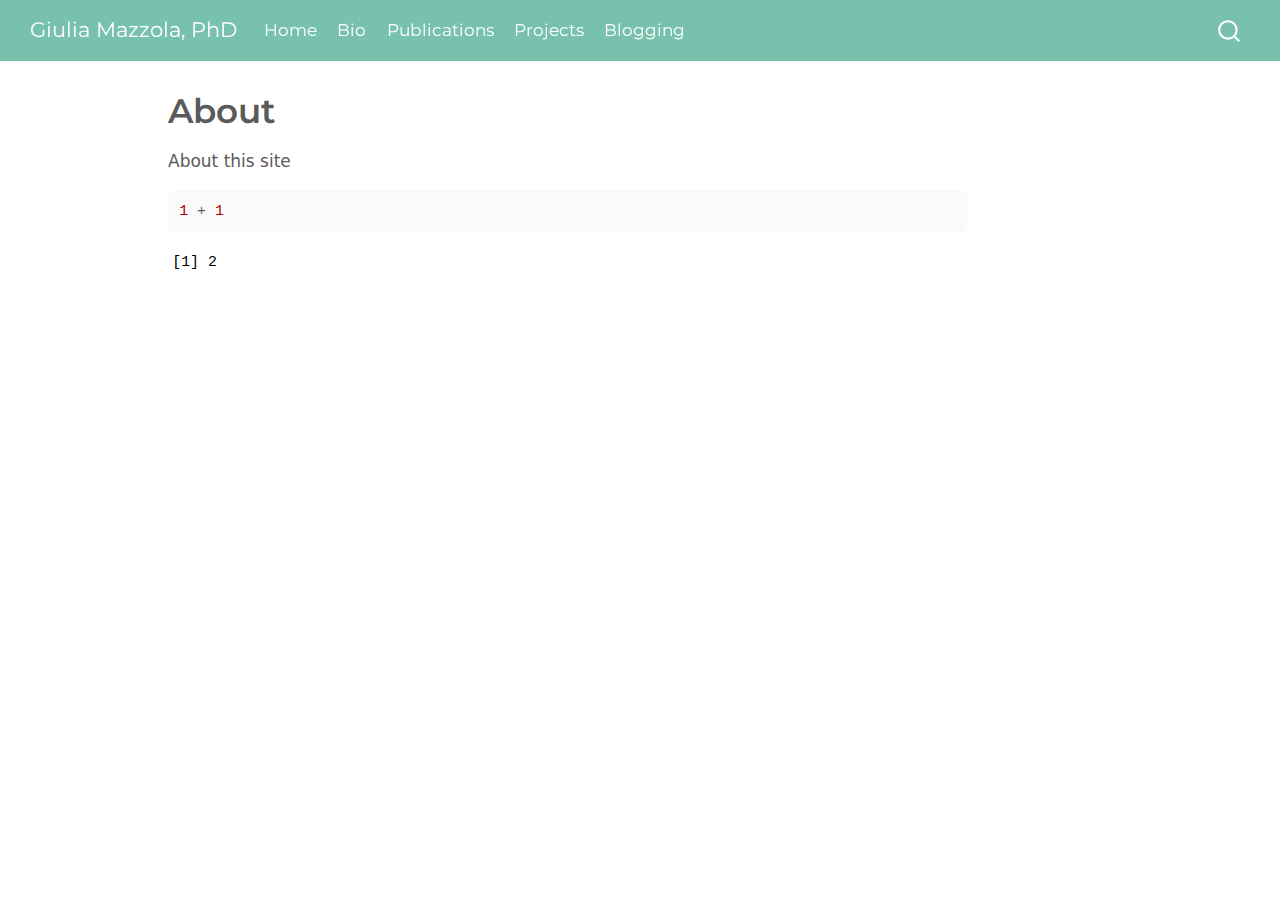
==== docs/about.html @ b6123e22 "render" ====
<!DOCTYPE html>
<html xmlns="http://www.w3.org/1999/xhtml" lang="en" xml:lang="en"><head>

<meta charset="utf-8">
<meta name="generator" content="quarto-1.4.555">

<meta name="viewport" content="width=device-width, initial-scale=1.0, user-scalable=yes">


<title>Giulia Mazzola, PhD - About</title>
<style>
code{white-space: pre-wrap;}
span.smallcaps{font-variant: small-caps;}
div.columns{display: flex; gap: min(4vw, 1.5em);}
div.column{flex: auto; overflow-x: auto;}
div.hanging-indent{margin-left: 1.5em; text-indent: -1.5em;}
ul.task-list{list-style: none;}
ul.task-list li input[type="checkbox"] {
  width: 0.8em;
  margin: 0 0.8em 0.2em -1em; /* quarto-specific, see https://github.com/quarto-dev/quarto-cli/issues/4556 */ 
  vertical-align: middle;
}
/* CSS for syntax highlighting */
pre > code.sourceCode { white-space: pre; position: relative; }
pre > code.sourceCode > span { line-height: 1.25; }
pre > code.sourceCode > span:empty { height: 1.2em; }
.sourceCode { overflow: visible; }
code.sourceCode > span { color: inherit; text-decoration: inherit; }
div.sourceCode { margin: 1em 0; }
pre.sourceCode { margin: 0; }
@media screen {
div.sourceCode { overflow: auto; }
}
@media print {
pre > code.sourceCode { white-space: pre-wrap; }
pre > code.sourceCode > span { text-indent: -5em; padding-left: 5em; }
}
pre.numberSource code
  { counter-reset: source-line 0; }
pre.numberSource code > span
  { position: relative; left: -4em; counter-increment: source-line; }
pre.numberSource code > span > a:first-child::before
  { content: counter(source-line);
    position: relative; left: -1em; text-align: right; vertical-align: baseline;
    border: none; display: inline-block;
    -webkit-touch-callout: none; -webkit-user-select: none;
    -khtml-user-select: none; -moz-user-select: none;
    -ms-user-select: none; user-select: none;
    padding: 0 4px; width: 4em;
  }
pre.numberSource { margin-left: 3em;  padding-left: 4px; }
div.sourceCode
  {   }
@media screen {
pre > code.sourceCode > span > a:first-child::before { text-decoration: underline; }
}
</style>


<script src="site_libs/quarto-nav/quarto-nav.js"></script>
<script src="site_libs/quarto-nav/headroom.min.js"></script>
<script src="site_libs/clipboard/clipboard.min.js"></script>
<script src="site_libs/quarto-search/autocomplete.umd.js"></script>
<script src="site_libs/quarto-search/fuse.min.js"></script>
<script src="site_libs/quarto-search/quarto-search.js"></script>
<meta name="quarto:offset" content="./">
<script src="site_libs/quarto-html/quarto.js"></script>
<script src="site_libs/quarto-html/popper.min.js"></script>
<script src="site_libs/quarto-html/tippy.umd.min.js"></script>
<script src="site_libs/quarto-html/anchor.min.js"></script>
<link href="site_libs/quarto-html/tippy.css" rel="stylesheet">
<link href="site_libs/quarto-html/quarto-syntax-highlighting.css" rel="stylesheet" id="quarto-text-highlighting-styles">
<script src="site_libs/bootstrap/bootstrap.min.js"></script>
<link href="site_libs/bootstrap/bootstrap-icons.css" rel="stylesheet">
<link href="site_libs/bootstrap/bootstrap.min.css" rel="stylesheet" id="quarto-bootstrap" data-mode="light">
<script id="quarto-search-options" type="application/json">{
  "location": "navbar",
  "copy-button": false,
  "collapse-after": 3,
  "panel-placement": "end",
  "type": "overlay",
  "limit": 50,
  "keyboard-shortcut": [
    "f",
    "/",
    "s"
  ],
  "show-item-context": false,
  "language": {
    "search-no-results-text": "No results",
    "search-matching-documents-text": "matching documents",
    "search-copy-link-title": "Copy link to search",
    "search-hide-matches-text": "Hide additional matches",
    "search-more-match-text": "more match in this document",
    "search-more-matches-text": "more matches in this document",
    "search-clear-button-title": "Clear",
    "search-text-placeholder": "",
    "search-detached-cancel-button-title": "Cancel",
    "search-submit-button-title": "Submit",
    "search-label": "Search"
  }
}</script>


<link rel="stylesheet" href="styles.css">
</head>

<body class="nav-fixed">

<div id="quarto-search-results"></div>
  <header id="quarto-header" class="headroom fixed-top">
    <nav class="navbar navbar-expand-lg " data-bs-theme="dark">
      <div class="navbar-container container-fluid">
      <div class="navbar-brand-container mx-auto">
    <a class="navbar-brand" href="./index.html">
    <span class="navbar-title">Giulia Mazzola, PhD</span>
    </a>
  </div>
            <div id="quarto-search" class="" title="Search"></div>
          <button class="navbar-toggler" type="button" data-bs-toggle="collapse" data-bs-target="#navbarCollapse" aria-controls="navbarCollapse" aria-expanded="false" aria-label="Toggle navigation" onclick="if (window.quartoToggleHeadroom) { window.quartoToggleHeadroom(); }">
  <span class="navbar-toggler-icon"></span>
</button>
          <div class="collapse navbar-collapse" id="navbarCollapse">
            <ul class="navbar-nav navbar-nav-scroll me-auto">
  <li class="nav-item">
    <a class="nav-link" href="./index.html"> 
<span class="menu-text">Home</span></a>
  </li>  
  <li class="nav-item">
    <a class="nav-link" href="./bio.html"> 
<span class="menu-text">Bio</span></a>
  </li>  
  <li class="nav-item">
    <a class="nav-link" href="./publications.html"> 
<span class="menu-text">Publications</span></a>
  </li>  
  <li class="nav-item">
    <a class="nav-link" href="./projects.html"> 
<span class="menu-text">Projects</span></a>
  </li>  
  <li class="nav-item">
    <a class="nav-link" href="./blogging.html"> 
<span class="menu-text">Blogging</span></a>
  </li>  
</ul>
          </div> <!-- /navcollapse -->
          <div class="quarto-navbar-tools">
</div>
      </div> <!-- /container-fluid -->
    </nav>
</header>
<!-- content -->
<div id="quarto-content" class="quarto-container page-columns page-rows-contents page-layout-article page-navbar">
<!-- sidebar -->
<!-- margin-sidebar -->
    <div id="quarto-margin-sidebar" class="sidebar margin-sidebar">
        
    </div>
<!-- main -->
<main class="content" id="quarto-document-content">

<header id="title-block-header" class="quarto-title-block default">
<div class="quarto-title">
<h1 class="title">About</h1>
</div>



<div class="quarto-title-meta">

    
  
    
  </div>
  


</header>


<p>About this site</p>
<div class="cell">
<div class="sourceCode cell-code" id="cb1"><pre class="sourceCode r code-with-copy"><code class="sourceCode r"><span id="cb1-1"><a href="#cb1-1" aria-hidden="true" tabindex="-1"></a><span class="dv">1</span> <span class="sc">+</span> <span class="dv">1</span></span></code><button title="Copy to Clipboard" class="code-copy-button"><i class="bi"></i></button></pre></div>
<div class="cell-output cell-output-stdout">
<pre><code>[1] 2</code></pre>
</div>
</div>



</main> <!-- /main -->
<script id="quarto-html-after-body" type="application/javascript">
window.document.addEventListener("DOMContentLoaded", function (event) {
  const toggleBodyColorMode = (bsSheetEl) => {
    const mode = bsSheetEl.getAttribute("data-mode");
    const bodyEl = window.document.querySelector("body");
    if (mode === "dark") {
      bodyEl.classList.add("quarto-dark");
      bodyEl.classList.remove("quarto-light");
    } else {
      bodyEl.classList.add("quarto-light");
      bodyEl.classList.remove("quarto-dark");
    }
  }
  const toggleBodyColorPrimary = () => {
    const bsSheetEl = window.document.querySelector("link#quarto-bootstrap");
    if (bsSheetEl) {
      toggleBodyColorMode(bsSheetEl);
    }
  }
  toggleBodyColorPrimary();  
  const icon = "";
  const anchorJS = new window.AnchorJS();
  anchorJS.options = {
    placement: 'right',
    icon: icon
  };
  anchorJS.add('.anchored');
  const isCodeAnnotation = (el) => {
    for (const clz of el.classList) {
      if (clz.startsWith('code-annotation-')) {                     
        return true;
      }
    }
    return false;
  }
  const clipboard = new window.ClipboardJS('.code-copy-button', {
    text: function(trigger) {
      const codeEl = trigger.previousElementSibling.cloneNode(true);
      for (const childEl of codeEl.children) {
        if (isCodeAnnotation(childEl)) {
          childEl.remove();
        }
      }
      return codeEl.innerText;
    }
  });
  clipboard.on('success', function(e) {
    // button target
    const button = e.trigger;
    // don't keep focus
    button.blur();
    // flash "checked"
    button.classList.add('code-copy-button-checked');
    var currentTitle = button.getAttribute("title");
    button.setAttribute("title", "Copied!");
    let tooltip;
    if (window.bootstrap) {
      button.setAttribute("data-bs-toggle", "tooltip");
      button.setAttribute("data-bs-placement", "left");
      button.setAttribute("data-bs-title", "Copied!");
      tooltip = new bootstrap.Tooltip(button, 
        { trigger: "manual", 
          customClass: "code-copy-button-tooltip",
          offset: [0, -8]});
      tooltip.show();    
    }
    setTimeout(function() {
      if (tooltip) {
        tooltip.hide();
        button.removeAttribute("data-bs-title");
        button.removeAttribute("data-bs-toggle");
        button.removeAttribute("data-bs-placement");
      }
      button.setAttribute("title", currentTitle);
      button.classList.remove('code-copy-button-checked');
    }, 1000);
    // clear code selection
    e.clearSelection();
  });
    var localhostRegex = new RegExp(/^(?:http|https):\/\/localhost\:?[0-9]*\//);
    var mailtoRegex = new RegExp(/^mailto:/);
      var filterRegex = new RegExp('/' + window.location.host + '/');
    var isInternal = (href) => {
        return filterRegex.test(href) || localhostRegex.test(href) || mailtoRegex.test(href);
    }
    // Inspect non-navigation links and adorn them if external
 	var links = window.document.querySelectorAll('a[href]:not(.nav-link):not(.navbar-brand):not(.toc-action):not(.sidebar-link):not(.sidebar-item-toggle):not(.pagination-link):not(.no-external):not([aria-hidden]):not(.dropdown-item):not(.quarto-navigation-tool)');
    for (var i=0; i<links.length; i++) {
      const link = links[i];
      if (!isInternal(link.href)) {
        // undo the damage that might have been done by quarto-nav.js in the case of
        // links that we want to consider external
        if (link.dataset.originalHref !== undefined) {
          link.href = link.dataset.originalHref;
        }
      }
    }
  function tippyHover(el, contentFn, onTriggerFn, onUntriggerFn) {
    const config = {
      allowHTML: true,
      maxWidth: 500,
      delay: 100,
      arrow: false,
      appendTo: function(el) {
          return el.parentElement;
      },
      interactive: true,
      interactiveBorder: 10,
      theme: 'quarto',
      placement: 'bottom-start',
    };
    if (contentFn) {
      config.content = contentFn;
    }
    if (onTriggerFn) {
      config.onTrigger = onTriggerFn;
    }
    if (onUntriggerFn) {
      config.onUntrigger = onUntriggerFn;
    }
    window.tippy(el, config); 
  }
  const noterefs = window.document.querySelectorAll('a[role="doc-noteref"]');
  for (var i=0; i<noterefs.length; i++) {
    const ref = noterefs[i];
    tippyHover(ref, function() {
      // use id or data attribute instead here
      let href = ref.getAttribute('data-footnote-href') || ref.getAttribute('href');
      try { href = new URL(href).hash; } catch {}
      const id = href.replace(/^#\/?/, "");
      const note = window.document.getElementById(id);
      if (note) {
        return note.innerHTML;
      } else {
        return "";
      }
    });
  }
  const xrefs = window.document.querySelectorAll('a.quarto-xref');
  const processXRef = (id, note) => {
    // Strip column container classes
    const stripColumnClz = (el) => {
      el.classList.remove("page-full", "page-columns");
      if (el.children) {
        for (const child of el.children) {
          stripColumnClz(child);
        }
      }
    }
    stripColumnClz(note)
    if (id === null || id.startsWith('sec-')) {
      // Special case sections, only their first couple elements
      const container = document.createElement("div");
      if (note.children && note.children.length > 2) {
        container.appendChild(note.children[0].cloneNode(true));
        for (let i = 1; i < note.children.length; i++) {
          const child = note.children[i];
          if (child.tagName === "P" && child.innerText === "") {
            continue;
          } else {
            container.appendChild(child.cloneNode(true));
            break;
          }
        }
        if (window.Quarto?.typesetMath) {
          window.Quarto.typesetMath(container);
        }
        return container.innerHTML
      } else {
        if (window.Quarto?.typesetMath) {
          window.Quarto.typesetMath(note);
        }
        return note.innerHTML;
      }
    } else {
      // Remove any anchor links if they are present
      const anchorLink = note.querySelector('a.anchorjs-link');
      if (anchorLink) {
        anchorLink.remove();
      }
      if (window.Quarto?.typesetMath) {
        window.Quarto.typesetMath(note);
      }
      // TODO in 1.5, we should make sure this works without a callout special case
      if (note.classList.contains("callout")) {
        return note.outerHTML;
      } else {
        return note.innerHTML;
      }
    }
  }
  for (var i=0; i<xrefs.length; i++) {
    const xref = xrefs[i];
    tippyHover(xref, undefined, function(instance) {
      instance.disable();
      let url = xref.getAttribute('href');
      let hash = undefined; 
      if (url.startsWith('#')) {
        hash = url;
      } else {
        try { hash = new URL(url).hash; } catch {}
      }
      if (hash) {
        const id = hash.replace(/^#\/?/, "");
        const note = window.document.getElementById(id);
        if (note !== null) {
          try {
            const html = processXRef(id, note.cloneNode(true));
            instance.setContent(html);
          } finally {
            instance.enable();
            instance.show();
          }
        } else {
          // See if we can fetch this
          fetch(url.split('#')[0])
          .then(res => res.text())
          .then(html => {
            const parser = new DOMParser();
            const htmlDoc = parser.parseFromString(html, "text/html");
            const note = htmlDoc.getElementById(id);
            if (note !== null) {
              const html = processXRef(id, note);
              instance.setContent(html);
            } 
          }).finally(() => {
            instance.enable();
            instance.show();
          });
        }
      } else {
        // See if we can fetch a full url (with no hash to target)
        // This is a special case and we should probably do some content thinning / targeting
        fetch(url)
        .then(res => res.text())
        .then(html => {
          const parser = new DOMParser();
          const htmlDoc = parser.parseFromString(html, "text/html");
          const note = htmlDoc.querySelector('main.content');
          if (note !== null) {
            // This should only happen for chapter cross references
            // (since there is no id in the URL)
            // remove the first header
            if (note.children.length > 0 && note.children[0].tagName === "HEADER") {
              note.children[0].remove();
            }
            const html = processXRef(null, note);
            instance.setContent(html);
          } 
        }).finally(() => {
          instance.enable();
          instance.show();
        });
      }
    }, function(instance) {
    });
  }
      let selectedAnnoteEl;
      const selectorForAnnotation = ( cell, annotation) => {
        let cellAttr = 'data-code-cell="' + cell + '"';
        let lineAttr = 'data-code-annotation="' +  annotation + '"';
        const selector = 'span[' + cellAttr + '][' + lineAttr + ']';
        return selector;
      }
      const selectCodeLines = (annoteEl) => {
        const doc = window.document;
        const targetCell = annoteEl.getAttribute("data-target-cell");
        const targetAnnotation = annoteEl.getAttribute("data-target-annotation");
        const annoteSpan = window.document.querySelector(selectorForAnnotation(targetCell, targetAnnotation));
        const lines = annoteSpan.getAttribute("data-code-lines").split(",");
        const lineIds = lines.map((line) => {
          return targetCell + "-" + line;
        })
        let top = null;
        let height = null;
        let parent = null;
        if (lineIds.length > 0) {
            //compute the position of the single el (top and bottom and make a div)
            const el = window.document.getElementById(lineIds[0]);
            top = el.offsetTop;
            height = el.offsetHeight;
            parent = el.parentElement.parentElement;
          if (lineIds.length > 1) {
            const lastEl = window.document.getElementById(lineIds[lineIds.length - 1]);
            const bottom = lastEl.offsetTop + lastEl.offsetHeight;
            height = bottom - top;
          }
          if (top !== null && height !== null && parent !== null) {
            // cook up a div (if necessary) and position it 
            let div = window.document.getElementById("code-annotation-line-highlight");
            if (div === null) {
              div = window.document.createElement("div");
              div.setAttribute("id", "code-annotation-line-highlight");
              div.style.position = 'absolute';
              parent.appendChild(div);
            }
            div.style.top = top - 2 + "px";
            div.style.height = height + 4 + "px";
            div.style.left = 0;
            let gutterDiv = window.document.getElementById("code-annotation-line-highlight-gutter");
            if (gutterDiv === null) {
              gutterDiv = window.document.createElement("div");
              gutterDiv.setAttribute("id", "code-annotation-line-highlight-gutter");
              gutterDiv.style.position = 'absolute';
              const codeCell = window.document.getElementById(targetCell);
              const gutter = codeCell.querySelector('.code-annotation-gutter');
              gutter.appendChild(gutterDiv);
            }
            gutterDiv.style.top = top - 2 + "px";
            gutterDiv.style.height = height + 4 + "px";
          }
          selectedAnnoteEl = annoteEl;
        }
      };
      const unselectCodeLines = () => {
        const elementsIds = ["code-annotation-line-highlight", "code-annotation-line-highlight-gutter"];
        elementsIds.forEach((elId) => {
          const div = window.document.getElementById(elId);
          if (div) {
            div.remove();
          }
        });
        selectedAnnoteEl = undefined;
      };
        // Handle positioning of the toggle
    window.addEventListener(
      "resize",
      throttle(() => {
        elRect = undefined;
        if (selectedAnnoteEl) {
          selectCodeLines(selectedAnnoteEl);
        }
      }, 10)
    );
    function throttle(fn, ms) {
    let throttle = false;
    let timer;
      return (...args) => {
        if(!throttle) { // first call gets through
            fn.apply(this, args);
            throttle = true;
        } else { // all the others get throttled
            if(timer) clearTimeout(timer); // cancel #2
            timer = setTimeout(() => {
              fn.apply(this, args);
              timer = throttle = false;
            }, ms);
        }
      };
    }
      // Attach click handler to the DT
      const annoteDls = window.document.querySelectorAll('dt[data-target-cell]');
      for (const annoteDlNode of annoteDls) {
        annoteDlNode.addEventListener('click', (event) => {
          const clickedEl = event.target;
          if (clickedEl !== selectedAnnoteEl) {
            unselectCodeLines();
            const activeEl = window.document.querySelector('dt[data-target-cell].code-annotation-active');
            if (activeEl) {
              activeEl.classList.remove('code-annotation-active');
            }
            selectCodeLines(clickedEl);
            clickedEl.classList.add('code-annotation-active');
          } else {
            // Unselect the line
            unselectCodeLines();
            clickedEl.classList.remove('code-annotation-active');
          }
        });
      }
  const findCites = (el) => {
    const parentEl = el.parentElement;
    if (parentEl) {
      const cites = parentEl.dataset.cites;
      if (cites) {
        return {
          el,
          cites: cites.split(' ')
        };
      } else {
        return findCites(el.parentElement)
      }
    } else {
      return undefined;
    }
  };
  var bibliorefs = window.document.querySelectorAll('a[role="doc-biblioref"]');
  for (var i=0; i<bibliorefs.length; i++) {
    const ref = bibliorefs[i];
    const citeInfo = findCites(ref);
    if (citeInfo) {
      tippyHover(citeInfo.el, function() {
        var popup = window.document.createElement('div');
        citeInfo.cites.forEach(function(cite) {
          var citeDiv = window.document.createElement('div');
          citeDiv.classList.add('hanging-indent');
          citeDiv.classList.add('csl-entry');
          var biblioDiv = window.document.getElementById('ref-' + cite);
          if (biblioDiv) {
            citeDiv.innerHTML = biblioDiv.innerHTML;
          }
          popup.appendChild(citeDiv);
        });
        return popup.innerHTML;
      });
    }
  }
});
</script>
</div> <!-- /content -->




</body></html>
---- docs/site_libs/quarto-html/tippy.css ----
.tippy-box[data-animation=fade][data-state=hidden]{opacity:0}[data-tippy-root]{max-width:calc(100vw - 10px)}.tippy-box{position:relative;background-color:#333;color:#fff;border-radius:4px;font-size:14px;line-height:1.4;white-space:normal;outline:0;transition-property:transform,visibility,opacity}.tippy-box[data-placement^=top]>.tippy-arrow{bottom:0}.tippy-box[data-placement^=top]>.tippy-arrow:before{bottom:-7px;left:0;border-width:8px 8px 0;border-top-color:initial;transform-origin:center top}.tippy-box[data-placement^=bottom]>.tippy-arrow{top:0}.tippy-box[data-placement^=bottom]>.tippy-arrow:before{top:-7px;left:0;border-width:0 8px 8px;border-bottom-color:initial;transform-origin:center bottom}.tippy-box[data-placement^=left]>.tippy-arrow{right:0}.tippy-box[data-placement^=left]>.tippy-arrow:before{border-width:8px 0 8px 8px;border-left-color:initial;right:-7px;transform-origin:center left}.tippy-box[data-placement^=right]>.tippy-arrow{left:0}.tippy-box[data-placement^=right]>.tippy-arrow:before{left:-7px;border-width:8px 8px 8px 0;border-right-color:initial;transform-origin:center right}.tippy-box[data-inertia][data-state=visible]{transition-timing-function:cubic-bezier(.54,1.5,.38,1.11)}.tippy-arrow{width:16px;height:16px;color:#333}.tippy-arrow:before{content:"";position:absolute;border-color:transparent;border-style:solid}.tippy-content{position:relative;padding:5px 9px;z-index:1}
---- docs/site_libs/quarto-html/quarto-syntax-highlighting.css ----
/* quarto syntax highlight colors */
:root {
  --quarto-hl-ot-color: #003B4F;
  --quarto-hl-at-color: #657422;
  --quarto-hl-ss-color: #20794D;
  --quarto-hl-an-color: #5E5E5E;
  --quarto-hl-fu-color: #4758AB;
  --quarto-hl-st-color: #20794D;
  --quarto-hl-cf-color: #003B4F;
  --quarto-hl-op-color: #5E5E5E;
  --quarto-hl-er-color: #AD0000;
  --quarto-hl-bn-color: #AD0000;
  --quarto-hl-al-color: #AD0000;
  --quarto-hl-va-color: #111111;
  --quarto-hl-bu-color: inherit;
  --quarto-hl-ex-color: inherit;
  --quarto-hl-pp-color: #AD0000;
  --quarto-hl-in-color: #5E5E5E;
  --quarto-hl-vs-color: #20794D;
  --quarto-hl-wa-color: #5E5E5E;
  --quarto-hl-do-color: #5E5E5E;
  --quarto-hl-im-color: #00769E;
  --quarto-hl-ch-color: #20794D;
  --quarto-hl-dt-color: #AD0000;
  --quarto-hl-fl-color: #AD0000;
  --quarto-hl-co-color: #5E5E5E;
  --quarto-hl-cv-color: #5E5E5E;
  --quarto-hl-cn-color: #8f5902;
  --quarto-hl-sc-color: #5E5E5E;
  --quarto-hl-dv-color: #AD0000;
  --quarto-hl-kw-color: #003B4F;
}

/* other quarto variables */
:root {
  --quarto-font-monospace: SFMono-Regular, Menlo, Monaco, Consolas, "Liberation Mono", "Courier New", monospace;
}

pre > code.sourceCode > span {
  color: #003B4F;
}

code span {
  color: #003B4F;
}

code.sourceCode > span {
  color: #003B4F;
}

div.sourceCode,
div.sourceCode pre.sourceCode {
  color: #003B4F;
}

code span.ot {
  color: #003B4F;
  font-style: inherit;
}

code span.at {
  color: #657422;
  font-style: inherit;
}

code span.ss {
  color: #20794D;
  font-style: inherit;
}

code span.an {
  color: #5E5E5E;
  font-style: inherit;
}

code span.fu {
  color: #4758AB;
  font-style: inherit;
}

code span.st {
  color: #20794D;
  font-style: inherit;
}

code span.cf {
  color: #003B4F;
  font-style: inherit;
}

code span.op {
  color: #5E5E5E;
  font-style: inherit;
}

code span.er {
  color: #AD0000;
  font-style: inherit;
}

code span.bn {
  color: #AD0000;
  font-style: inherit;
}

code span.al {
  color: #AD0000;
  font-style: inherit;
}

code span.va {
  color: #111111;
  font-style: inherit;
}

code span.bu {
  font-style: inherit;
}

code span.ex {
  font-style: inherit;
}

code span.pp {
  color: #AD0000;
  font-style: inherit;
}

code span.in {
  color: #5E5E5E;
  font-style: inherit;
}

code span.vs {
  color: #20794D;
  font-style: inherit;
}

code span.wa {
  color: #5E5E5E;
  font-style: italic;
}

code span.do {
  color: #5E5E5E;
  font-style: italic;
}

code span.im {
  color: #00769E;
  font-style: inherit;
}

code span.ch {
  color: #20794D;
  font-style: inherit;
}

code span.dt {
  color: #AD0000;
  font-style: inherit;
}

code span.fl {
  color: #AD0000;
  font-style: inherit;
}

code span.co {
  color: #5E5E5E;
  font-style: inherit;
}

code span.cv {
  color: #5E5E5E;
  font-style: italic;
}

code span.cn {
  color: #8f5902;
  font-style: inherit;
}

code span.sc {
  color: #5E5E5E;
  font-style: inherit;
}

code span.dv {
  color: #AD0000;
  font-style: inherit;
}

code span.kw {
  color: #003B4F;
  font-style: inherit;
}

.prevent-inlining {
  content: "</";
}

/*# sourceMappingURL=debc5d5d77c3f9108843748ff7464032.css.map */
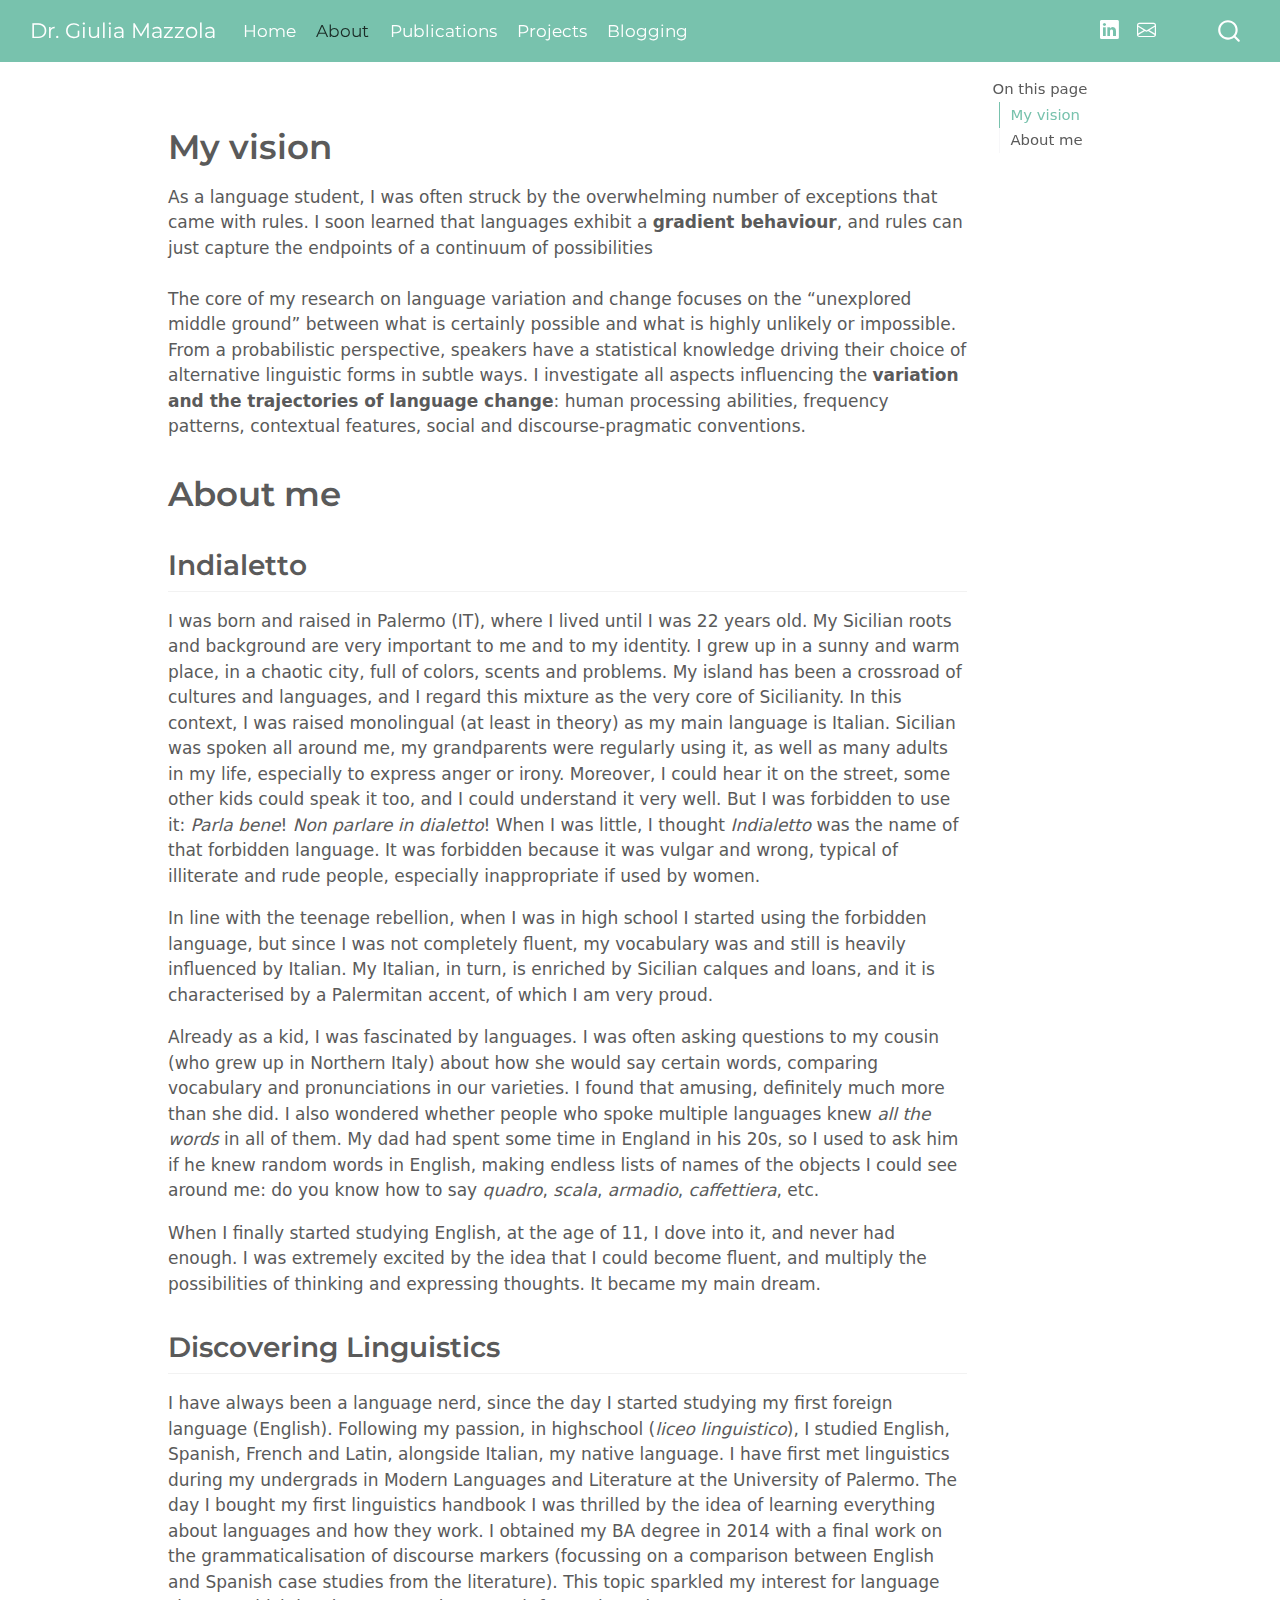
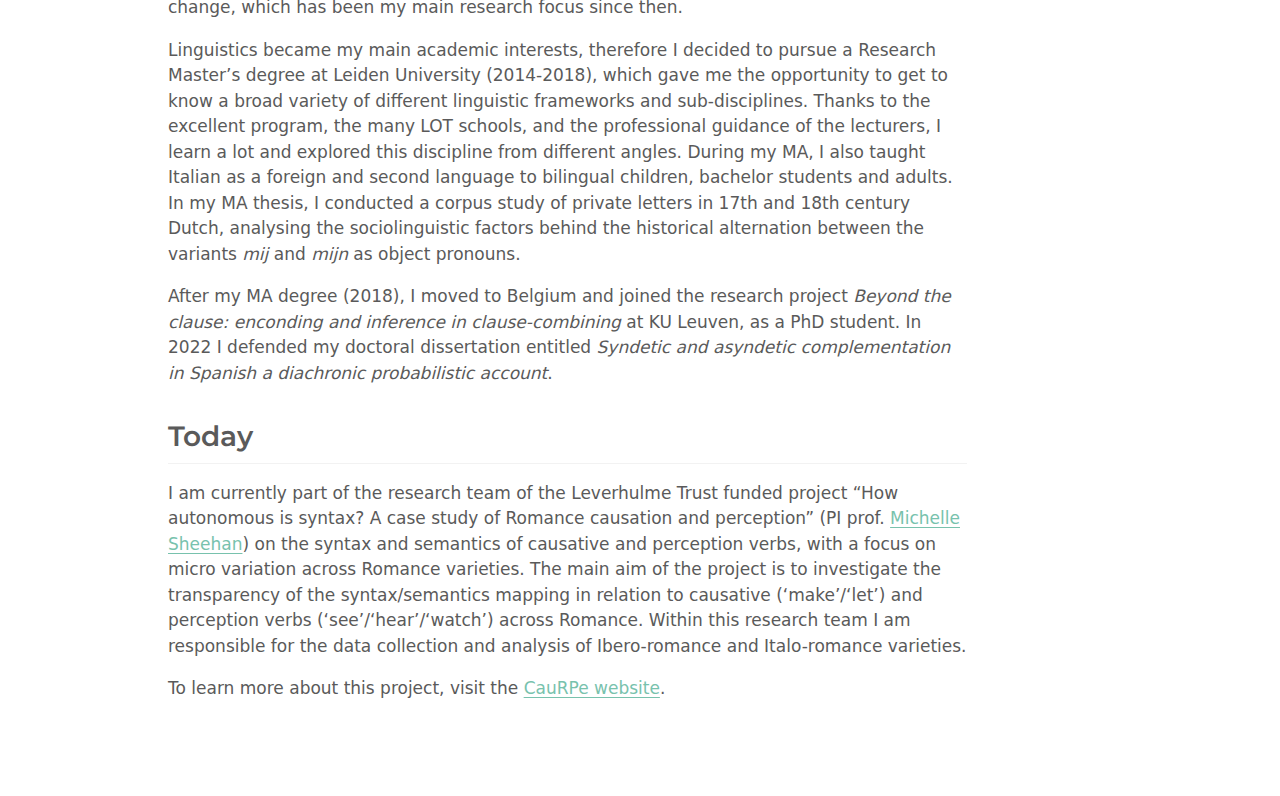
==== commit 28f6fc2b: "edit homepage" ====
--- a/docs/about.html
+++ b/docs/about.html
@@ -7,7 +7,7 @@
 <meta name="viewport" content="width=device-width, initial-scale=1.0, user-scalable=yes">
 
 
-<title>Giulia Mazzola, PhD - About</title>
+<title>Dr.&nbsp;Giulia Mazzola</title>
 <style>
 code{white-space: pre-wrap;}
 span.smallcaps{font-variant: small-caps;}
@@ -19,40 +19,6 @@
   width: 0.8em;
   margin: 0 0.8em 0.2em -1em; /* quarto-specific, see https://github.com/quarto-dev/quarto-cli/issues/4556 */ 
   vertical-align: middle;
-}
-/* CSS for syntax highlighting */
-pre > code.sourceCode { white-space: pre; position: relative; }
-pre > code.sourceCode > span { line-height: 1.25; }
-pre > code.sourceCode > span:empty { height: 1.2em; }
-.sourceCode { overflow: visible; }
-code.sourceCode > span { color: inherit; text-decoration: inherit; }
-div.sourceCode { margin: 1em 0; }
-pre.sourceCode { margin: 0; }
-@media screen {
-div.sourceCode { overflow: auto; }
-}
-@media print {
-pre > code.sourceCode { white-space: pre-wrap; }
-pre > code.sourceCode > span { text-indent: -5em; padding-left: 5em; }
-}
-pre.numberSource code
-  { counter-reset: source-line 0; }
-pre.numberSource code > span
-  { position: relative; left: -4em; counter-increment: source-line; }
-pre.numberSource code > span > a:first-child::before
-  { content: counter(source-line);
-    position: relative; left: -1em; text-align: right; vertical-align: baseline;
-    border: none; display: inline-block;
-    -webkit-touch-callout: none; -webkit-user-select: none;
-    -khtml-user-select: none; -moz-user-select: none;
-    -ms-user-select: none; user-select: none;
-    padding: 0 4px; width: 4em;
-  }
-pre.numberSource { margin-left: 3em;  padding-left: 4px; }
-div.sourceCode
-  {   }
-@media screen {
-pre > code.sourceCode > span > a:first-child::before { text-decoration: underline; }
 }
 </style>
 
@@ -73,6 +39,7 @@
 <script src="site_libs/bootstrap/bootstrap.min.js"></script>
 <link href="site_libs/bootstrap/bootstrap-icons.css" rel="stylesheet">
 <link href="site_libs/bootstrap/bootstrap.min.css" rel="stylesheet" id="quarto-bootstrap" data-mode="light">
+<script src="site_libs/quarto-contrib/iconify-2.1.0/iconify-icon.min.js"></script>
 <script id="quarto-search-options" type="application/json">{
   "location": "navbar",
   "copy-button": false,
@@ -100,6 +67,7 @@
     "search-label": "Search"
   }
 }</script>
+<style>html{ scroll-behavior: smooth; }</style>
 
 
 <link rel="stylesheet" href="styles.css">
@@ -113,7 +81,7 @@
       <div class="navbar-container container-fluid">
       <div class="navbar-brand-container mx-auto">
     <a class="navbar-brand" href="./index.html">
-    <span class="navbar-title">Giulia Mazzola, PhD</span>
+    <span class="navbar-title">Dr.&nbsp;Giulia Mazzola</span>
     </a>
   </div>
             <div id="quarto-search" class="" title="Search"></div>
@@ -127,8 +95,8 @@
 <span class="menu-text">Home</span></a>
   </li>  
   <li class="nav-item">
-    <a class="nav-link" href="./bio.html"> 
-<span class="menu-text">Bio</span></a>
+    <a class="nav-link active" href="./about.html" aria-current="page"> 
+<span class="menu-text">About</span></a>
   </li>  
   <li class="nav-item">
     <a class="nav-link" href="./publications.html"> 
@@ -141,6 +109,30 @@
   <li class="nav-item">
     <a class="nav-link" href="./blogging.html"> 
 <span class="menu-text">Blogging</span></a>
+  </li>  
+</ul>
+            <ul class="navbar-nav navbar-nav-scroll ms-auto">
+  <li class="nav-item">
+    <a class="nav-link" href="https://linktr.ee/giuliamazzola?utm_source=linktree_profile_share&amp;ltsid=0fb51926-389d-4086-86d5-8f1fbebd46f8"> 
+<span class="menu-text"><iconify-icon role="img" inline="" icon="ph:linktree-logo-bold" aria-label="Icon linktree-logo-bold from ph Iconify.design set." title="Icon linktree-logo-bold from ph Iconify.design set."></iconify-icon></span></a>
+  </li>  
+  <li class="nav-item compact">
+    <a class="nav-link" href="https://www.linkedin.com/in/giulia-mazzola-0a39aa115/"> <i class="bi bi-linkedin" role="img">
+</i> 
+<span class="menu-text"></span></a>
+  </li>  
+  <li class="nav-item compact">
+    <a class="nav-link" href="mailto:giulia.mazzola@ncl.ac.uk"> <i class="bi bi-envelope" role="img">
+</i> 
+<span class="menu-text"></span></a>
+  </li>  
+  <li class="nav-item">
+    <a class="nav-link" href="https://orcid.org/0000-0002-7532-8671"> 
+<span class="menu-text"><iconify-icon role="img" inline="" icon="la:orcid" aria-label="Icon orcid from la Iconify.design set." title="Icon orcid from la Iconify.design set."></iconify-icon></span></a>
+  </li>  
+  <li class="nav-item">
+    <a class="nav-link" href="https://scholar.google.com/citations?user=wPm6VMAAAAAJ&amp;hl=en&amp;oi=sra"> 
+<span class="menu-text"><iconify-icon role="img" inline="" icon="academicons:google-scholar" aria-label="Icon google-scholar from academicons Iconify.design set." title="Icon google-scholar from academicons Iconify.design set."></iconify-icon></span></a>
   </li>  
 </ul>
           </div> <!-- /navcollapse -->
@@ -154,39 +146,55 @@
 <!-- sidebar -->
 <!-- margin-sidebar -->
     <div id="quarto-margin-sidebar" class="sidebar margin-sidebar">
-        
+        <nav id="TOC" role="doc-toc" class="toc-active">
+    <h2 id="toc-title">On this page</h2>
+   
+  <ul>
+  <li><a href="#my-vision" id="toc-my-vision" class="nav-link active" data-scroll-target="#my-vision">My vision</a></li>
+  <li><a href="#about-me" id="toc-about-me" class="nav-link" data-scroll-target="#about-me">About me</a>
+  <ul class="collapse">
+  <li><a href="#indialetto" id="toc-indialetto" class="nav-link" data-scroll-target="#indialetto">Indialetto</a></li>
+  <li><a href="#discovering-linguistics" id="toc-discovering-linguistics" class="nav-link" data-scroll-target="#discovering-linguistics">Discovering Linguistics</a></li>
+  <li><a href="#today" id="toc-today" class="nav-link" data-scroll-target="#today">Today</a></li>
+  </ul></li>
+  </ul>
+</nav>
     </div>
 <!-- main -->
 <main class="content" id="quarto-document-content">
 
-<header id="title-block-header" class="quarto-title-block default">
-<div class="quarto-title">
-<h1 class="title">About</h1>
-</div>
-
-
-
-<div class="quarto-title-meta">
-
-    
-  
-    
-  </div>
-  
-
-
-</header>
-
-
-<p>About this site</p>
-<div class="cell">
-<div class="sourceCode cell-code" id="cb1"><pre class="sourceCode r code-with-copy"><code class="sourceCode r"><span id="cb1-1"><a href="#cb1-1" aria-hidden="true" tabindex="-1"></a><span class="dv">1</span> <span class="sc">+</span> <span class="dv">1</span></span></code><button title="Copy to Clipboard" class="code-copy-button"><i class="bi"></i></button></pre></div>
-<div class="cell-output cell-output-stdout">
-<pre><code>[1] 2</code></pre>
-</div>
-</div>
-
-
+
+
+
+<section id="my-vision" class="level1">
+<h1>My vision</h1>
+<p>As a language student, I was often struck by the overwhelming number of exceptions that came with rules. I soon learned that languages exhibit a <strong>gradient behaviour</strong>, and rules can just capture the endpoints of a continuum of possibilities<br>
+<br>
+The core of my research on language variation and change focuses on the “unexplored middle ground” between what is certainly possible and what is highly unlikely or impossible. From a probabilistic perspective, speakers have a statistical knowledge driving their choice of alternative linguistic forms in subtle ways. I investigate all aspects influencing the <strong>variation and the trajectories of language change</strong>: human processing abilities, frequency patterns, contextual features, social and discourse-pragmatic conventions.</p>
+</section>
+<section id="about-me" class="level1">
+<h1>About me</h1>
+<section id="indialetto" class="level2">
+<h2 class="anchored" data-anchor-id="indialetto">Indialetto</h2>
+<p>I was born and raised in Palermo (IT), where I lived until I was 22 years old. My Sicilian roots and background are very important to me and to my identity. I grew up in a sunny and warm place, in a chaotic city, full of colors, scents and problems. My island has been a crossroad of cultures and languages, and I regard this mixture as the very core of Sicilianity. In this context, I was raised monolingual (at least in theory) as my main language is Italian. Sicilian was spoken all around me, my grandparents were regularly using it, as well as many adults in my life, especially to express anger or irony. Moreover, I could hear it on the street, some other kids could speak it too, and I could understand it very well. But I was forbidden to use it: <em>Parla bene</em>! <em>Non parlare in dialetto</em>! When I was little, I thought <em>Indialetto</em> was the name of that forbidden language. It was forbidden because it was vulgar and wrong, typical of illiterate and rude people, especially inappropriate if used by women.</p>
+<p>In line with the teenage rebellion, when I was in high school I started using the forbidden language, but since I was not completely fluent, my vocabulary was and still is heavily influenced by Italian. My Italian, in turn, is enriched by Sicilian calques and loans, and it is characterised by a Palermitan accent, of which I am very proud.</p>
+<p>Already as a kid, I was fascinated by languages. I was often asking questions to my cousin (who grew up in Northern Italy) about how she would say certain words, comparing vocabulary and pronunciations in our varieties. I found that amusing, definitely much more than she did. I also wondered whether people who spoke multiple languages knew <em>all the words</em> in all of them. My dad had spent some time in England in his 20s, so I used to ask him if he knew random words in English, making endless lists of names of the objects I could see around me: do you know how to say <em>quadro</em>, <em>scala</em>, <em>armadio</em>, <em>caffettiera</em>, etc.</p>
+<p>When I finally started studying English, at the age of 11, I dove into it, and never had enough. I was extremely excited by the idea that I could become fluent, and multiply the possibilities of thinking and expressing thoughts. It became my main dream.</p>
+</section>
+<section id="discovering-linguistics" class="level2">
+<h2 class="anchored" data-anchor-id="discovering-linguistics">Discovering Linguistics</h2>
+<p>I have always been a language nerd, since the day I started studying my first foreign language (English). Following my passion, in highschool (<em>liceo linguistico</em>), I studied English, Spanish, French and Latin, alongside Italian, my native language. I have first met linguistics during my undergrads in Modern Languages and Literature at the University of Palermo. The day I bought my first linguistics handbook I was thrilled by the idea of learning everything about languages and how they work. I obtained my BA degree in 2014 with a final work on the grammaticalisation of discourse markers (focussing on a comparison between English and Spanish case studies from the literature). This topic sparkled my interest for language change, which has been my main research focus since then.</p>
+<p>Linguistics became my main academic interests, therefore I decided to pursue a Research Master’s degree at Leiden University (2014-2018), which gave me the opportunity to get to know a broad variety of different linguistic frameworks and sub-disciplines. Thanks to the excellent program, the many LOT schools, and the professional guidance of the lecturers, I learn a lot and explored this discipline from different angles. During my MA, I also taught Italian as a foreign and second language to bilingual children, bachelor students and adults. In my MA thesis, I conducted a corpus study of private letters in 17th and 18th century Dutch, analysing the sociolinguistic factors behind the historical alternation between the variants <em>mij</em> and <em>mijn</em> as object pronouns.</p>
+<p>After my MA degree (2018), I moved to Belgium and joined the research project <em>Beyond the clause: enconding and inference in clause-combining</em> at KU Leuven, as a PhD student. In 2022 I defended my doctoral dissertation entitled <em>Syndetic and asyndetic complementation in Spanish a diachronic probabilistic account</em>.</p>
+</section>
+<section id="today" class="level2">
+<h2 class="anchored" data-anchor-id="today">Today</h2>
+<p>I am currently part of the research team of the Leverhulme Trust funded project “How autonomous is syntax? A case study of Romance causation and perception” (PI prof.&nbsp;<a href="https://www.ncl.ac.uk/elll/people/profile/michellesheehan1.html">Michelle Sheehan</a>) on the syntax and semantics of causative and perception verbs, with a focus on micro variation across Romance varieties. The main aim of the project is to investigate&nbsp;the transparency of the syntax/semantics mapping in relation to causative (‘make’/‘let’) and perception verbs (‘see’/‘hear’/‘watch’) across Romance. Within this research team I am responsible for the data collection and analysis of Ibero-romance and Italo-romance varieties.</p>
+<p>To learn more about this project, visit the <a href="https://www.caurpe.org/home">CauRPe website</a>.</p>
+
+
+</section>
+</section>
 
 </main> <!-- /main -->
 <script id="quarto-html-after-body" type="application/javascript">
@@ -284,6 +292,11 @@
         if (link.dataset.originalHref !== undefined) {
           link.href = link.dataset.originalHref;
         }
+          // target, if specified
+          link.setAttribute("target", "_blank");
+          if (link.getAttribute("rel") === null) {
+            link.setAttribute("rel", "noopener");
+          }
       }
     }
   function tippyHover(el, contentFn, onTriggerFn, onUntriggerFn) {
@@ -603,4 +616,5 @@
 
 
 
+<script src="site_libs/quarto-html/zenscroll-min.js"></script>
 </body></html>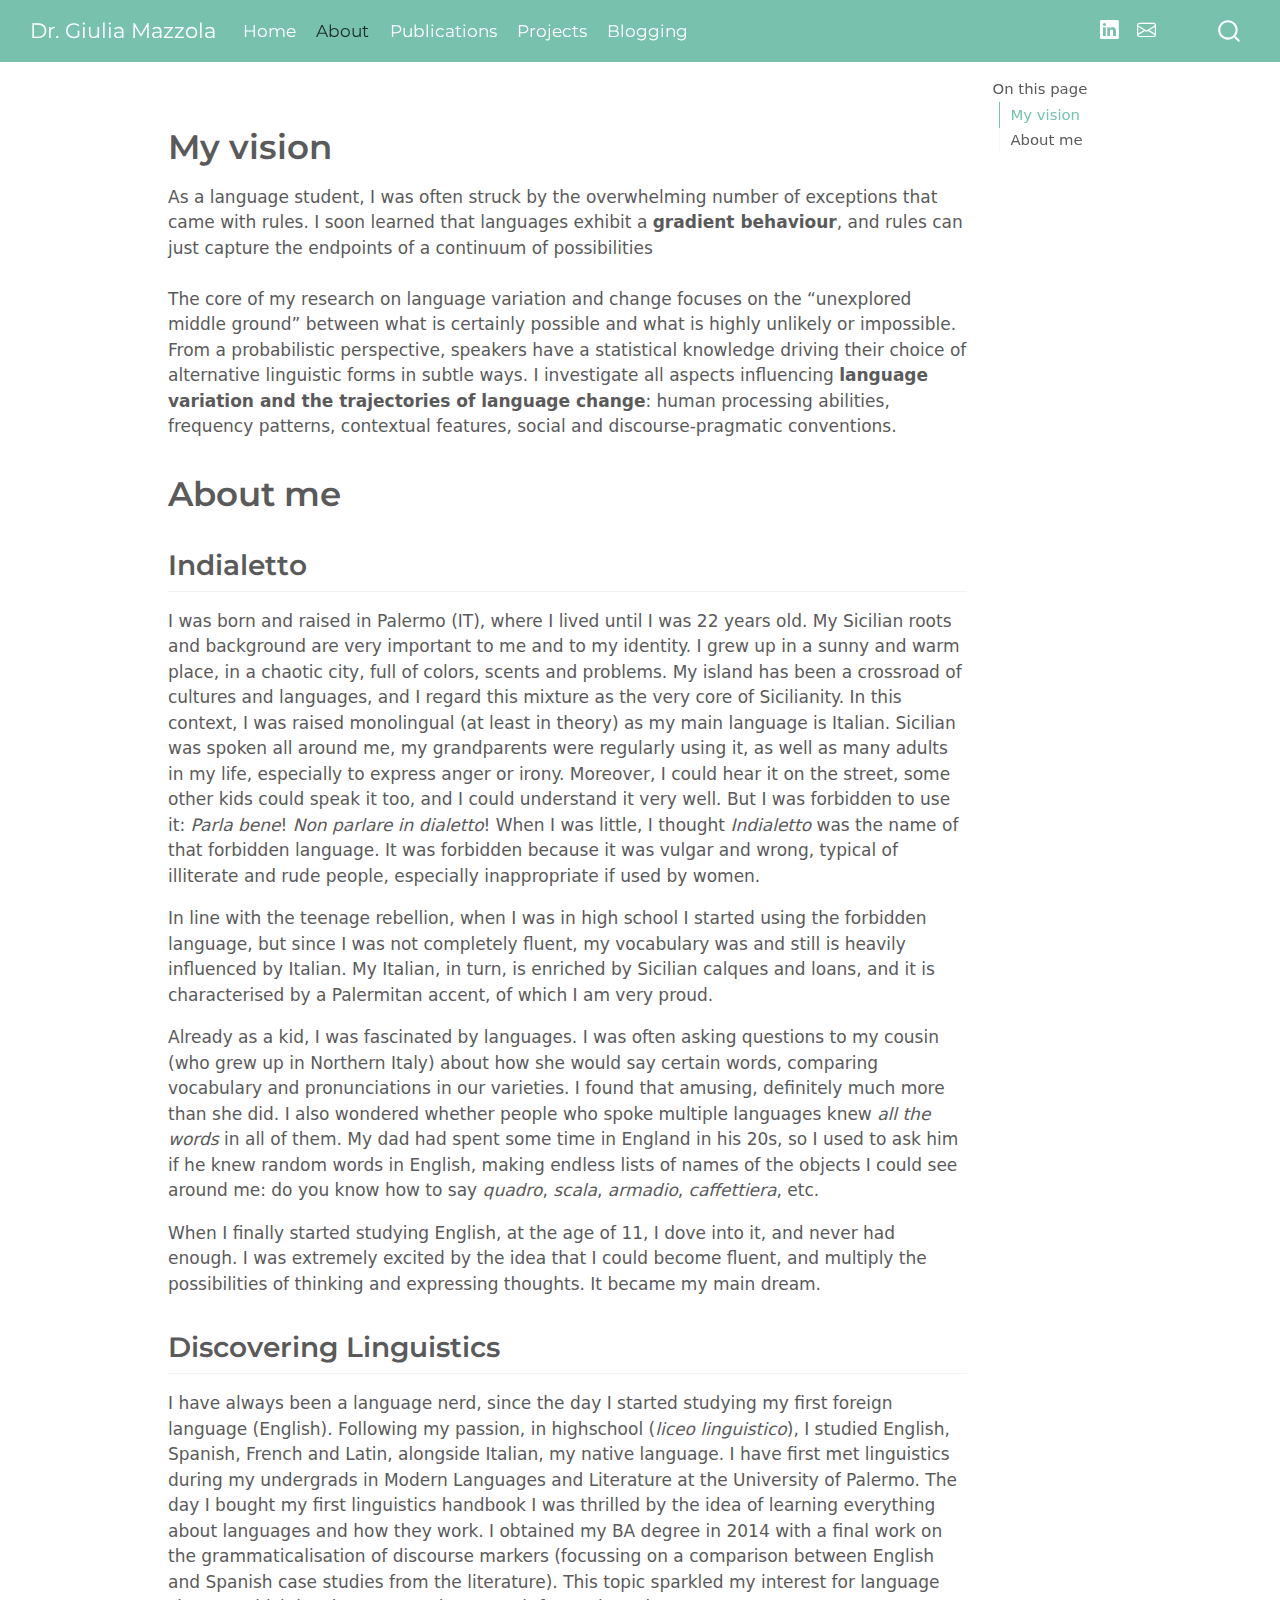
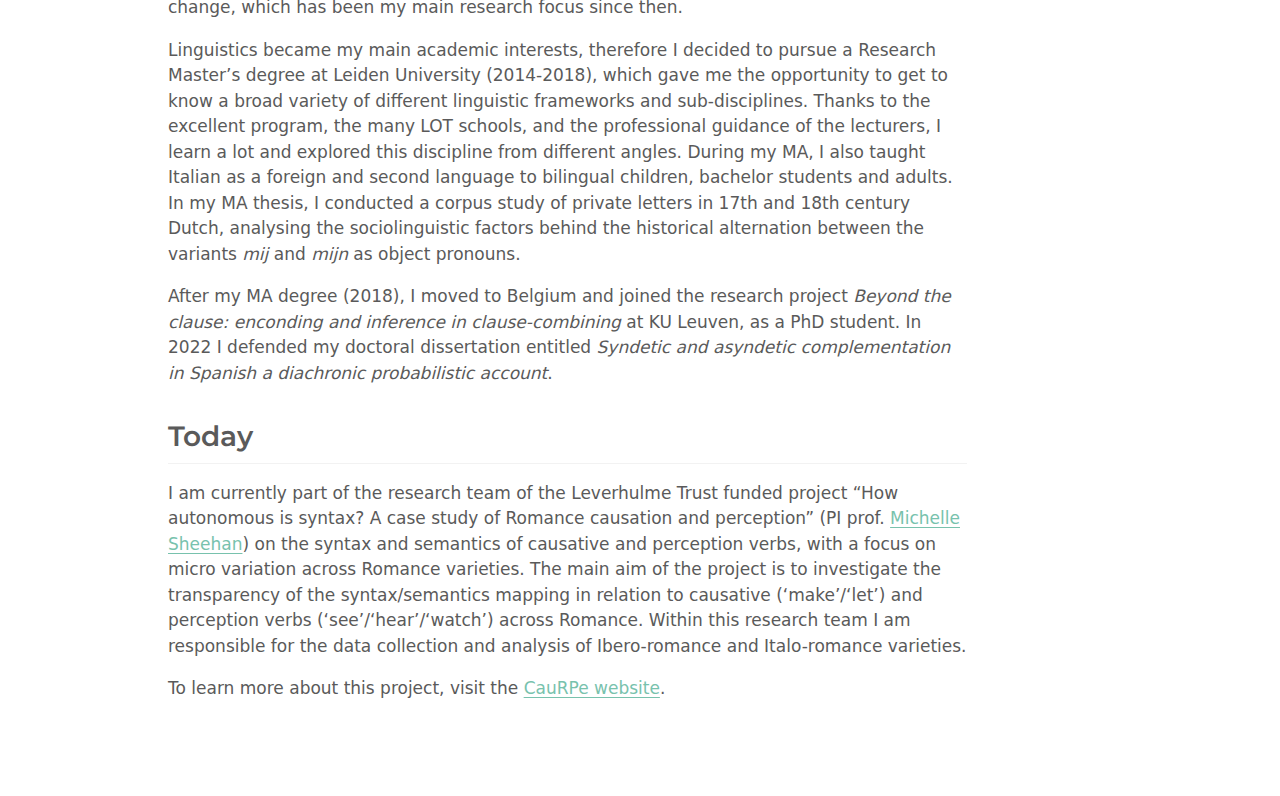
==== commit 92772f33: "Update publications" ====
--- a/docs/about.html
+++ b/docs/about.html
@@ -170,7 +170,7 @@
 <h1>My vision</h1>
 <p>As a language student, I was often struck by the overwhelming number of exceptions that came with rules. I soon learned that languages exhibit a <strong>gradient behaviour</strong>, and rules can just capture the endpoints of a continuum of possibilities<br>
 <br>
-The core of my research on language variation and change focuses on the “unexplored middle ground” between what is certainly possible and what is highly unlikely or impossible. From a probabilistic perspective, speakers have a statistical knowledge driving their choice of alternative linguistic forms in subtle ways. I investigate all aspects influencing the <strong>variation and the trajectories of language change</strong>: human processing abilities, frequency patterns, contextual features, social and discourse-pragmatic conventions.</p>
+The core of my research on language variation and change focuses on the “unexplored middle ground” between what is certainly possible and what is highly unlikely or impossible. From a probabilistic perspective, speakers have a statistical knowledge driving their choice of alternative linguistic forms in subtle ways. I investigate all aspects influencing <strong>language variation and the trajectories of language change</strong>: human processing abilities, frequency patterns, contextual features, social and discourse-pragmatic conventions.</p>
 </section>
 <section id="about-me" class="level1">
 <h1>About me</h1>
@@ -189,7 +189,7 @@
 </section>
 <section id="today" class="level2">
 <h2 class="anchored" data-anchor-id="today">Today</h2>
-<p>I am currently part of the research team of the Leverhulme Trust funded project “How autonomous is syntax? A case study of Romance causation and perception” (PI prof.&nbsp;<a href="https://www.ncl.ac.uk/elll/people/profile/michellesheehan1.html">Michelle Sheehan</a>) on the syntax and semantics of causative and perception verbs, with a focus on micro variation across Romance varieties. The main aim of the project is to investigate&nbsp;the transparency of the syntax/semantics mapping in relation to causative (‘make’/‘let’) and perception verbs (‘see’/‘hear’/‘watch’) across Romance. Within this research team I am responsible for the data collection and analysis of Ibero-romance and Italo-romance varieties.</p>
+<p>I am currently part of the research team of the Leverhulme Trust funded project “How autonomous is syntax? A case study of Romance causation and perception” (PI prof. <a href="https://www.ncl.ac.uk/elll/people/profile/michellesheehan1.html">Michelle Sheehan</a>) on the syntax and semantics of causative and perception verbs, with a focus on micro variation across Romance varieties. The main aim of the project is to investigate the transparency of the syntax/semantics mapping in relation to causative (‘make’/‘let’) and perception verbs (‘see’/‘hear’/‘watch’) across Romance. Within this research team I am responsible for the data collection and analysis of Ibero-romance and Italo-romance varieties.</p>
 <p>To learn more about this project, visit the <a href="https://www.caurpe.org/home">CauRPe website</a>.</p>
 
 
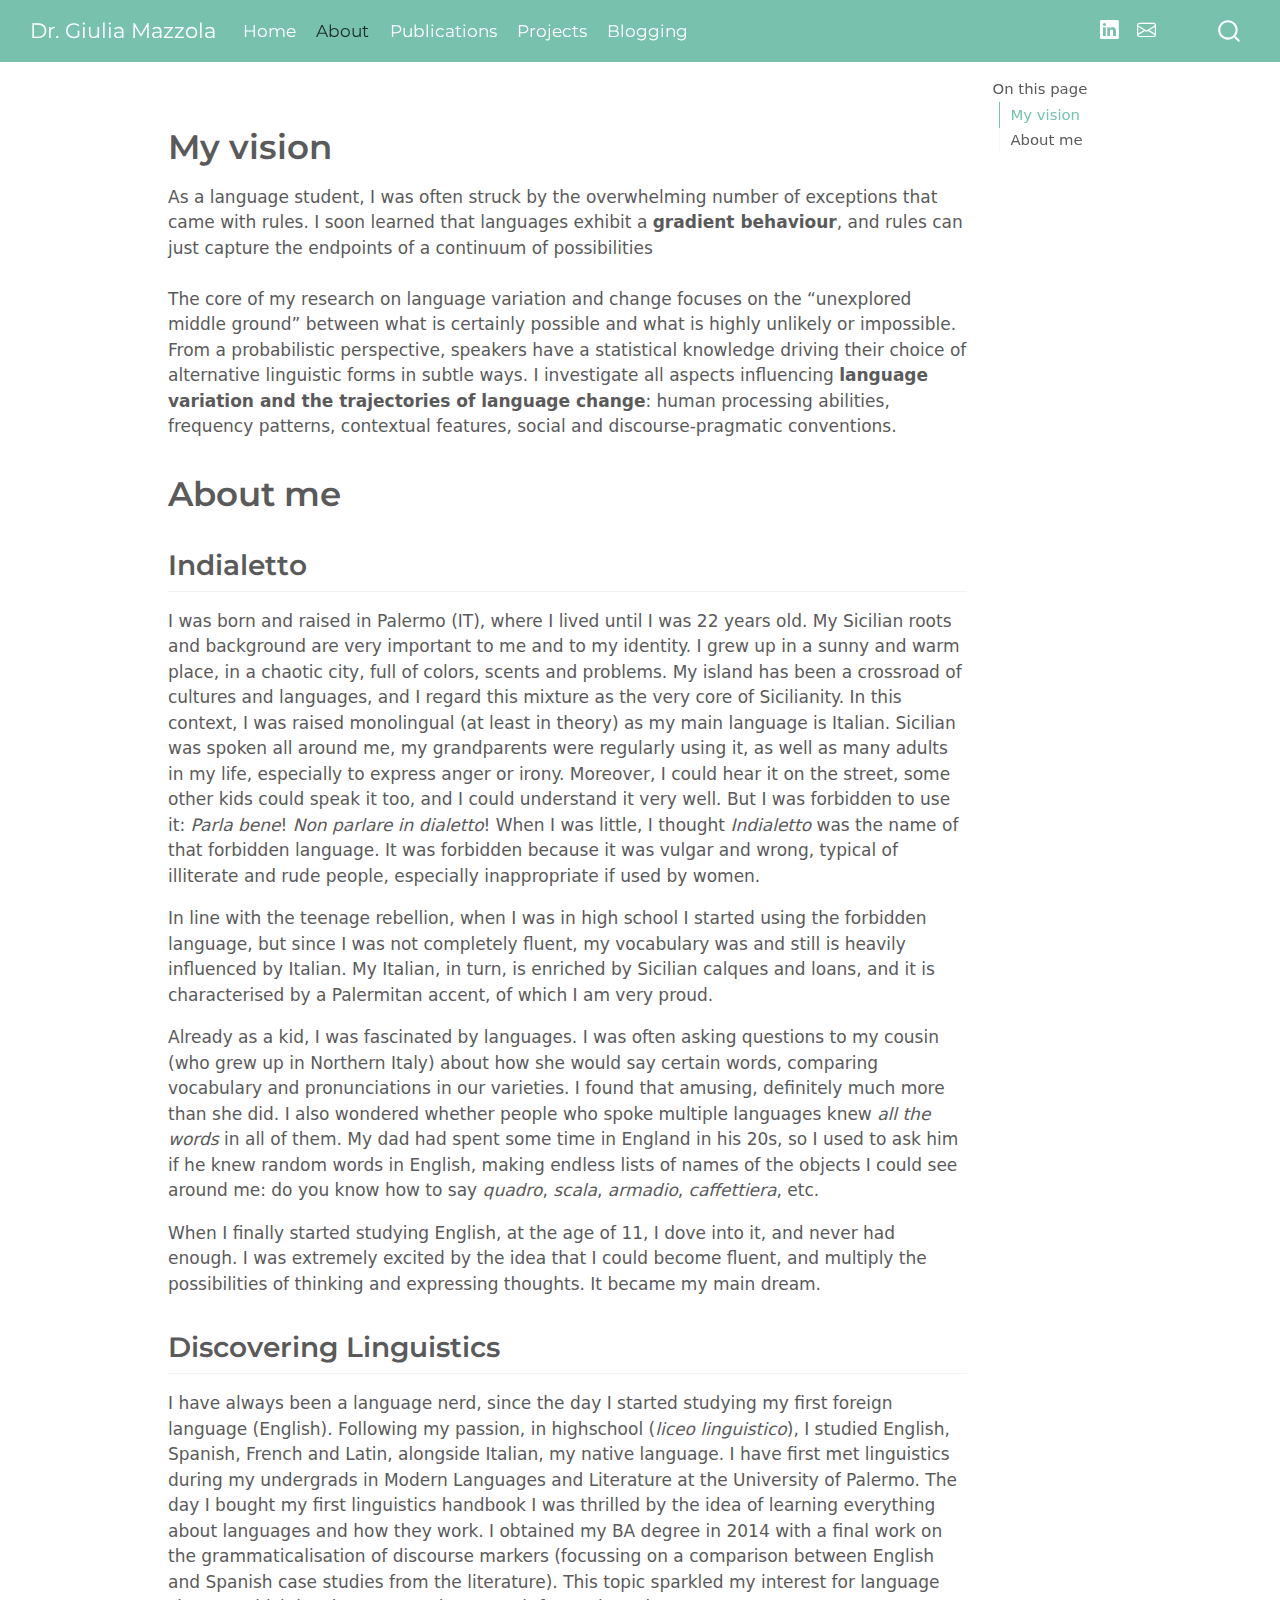
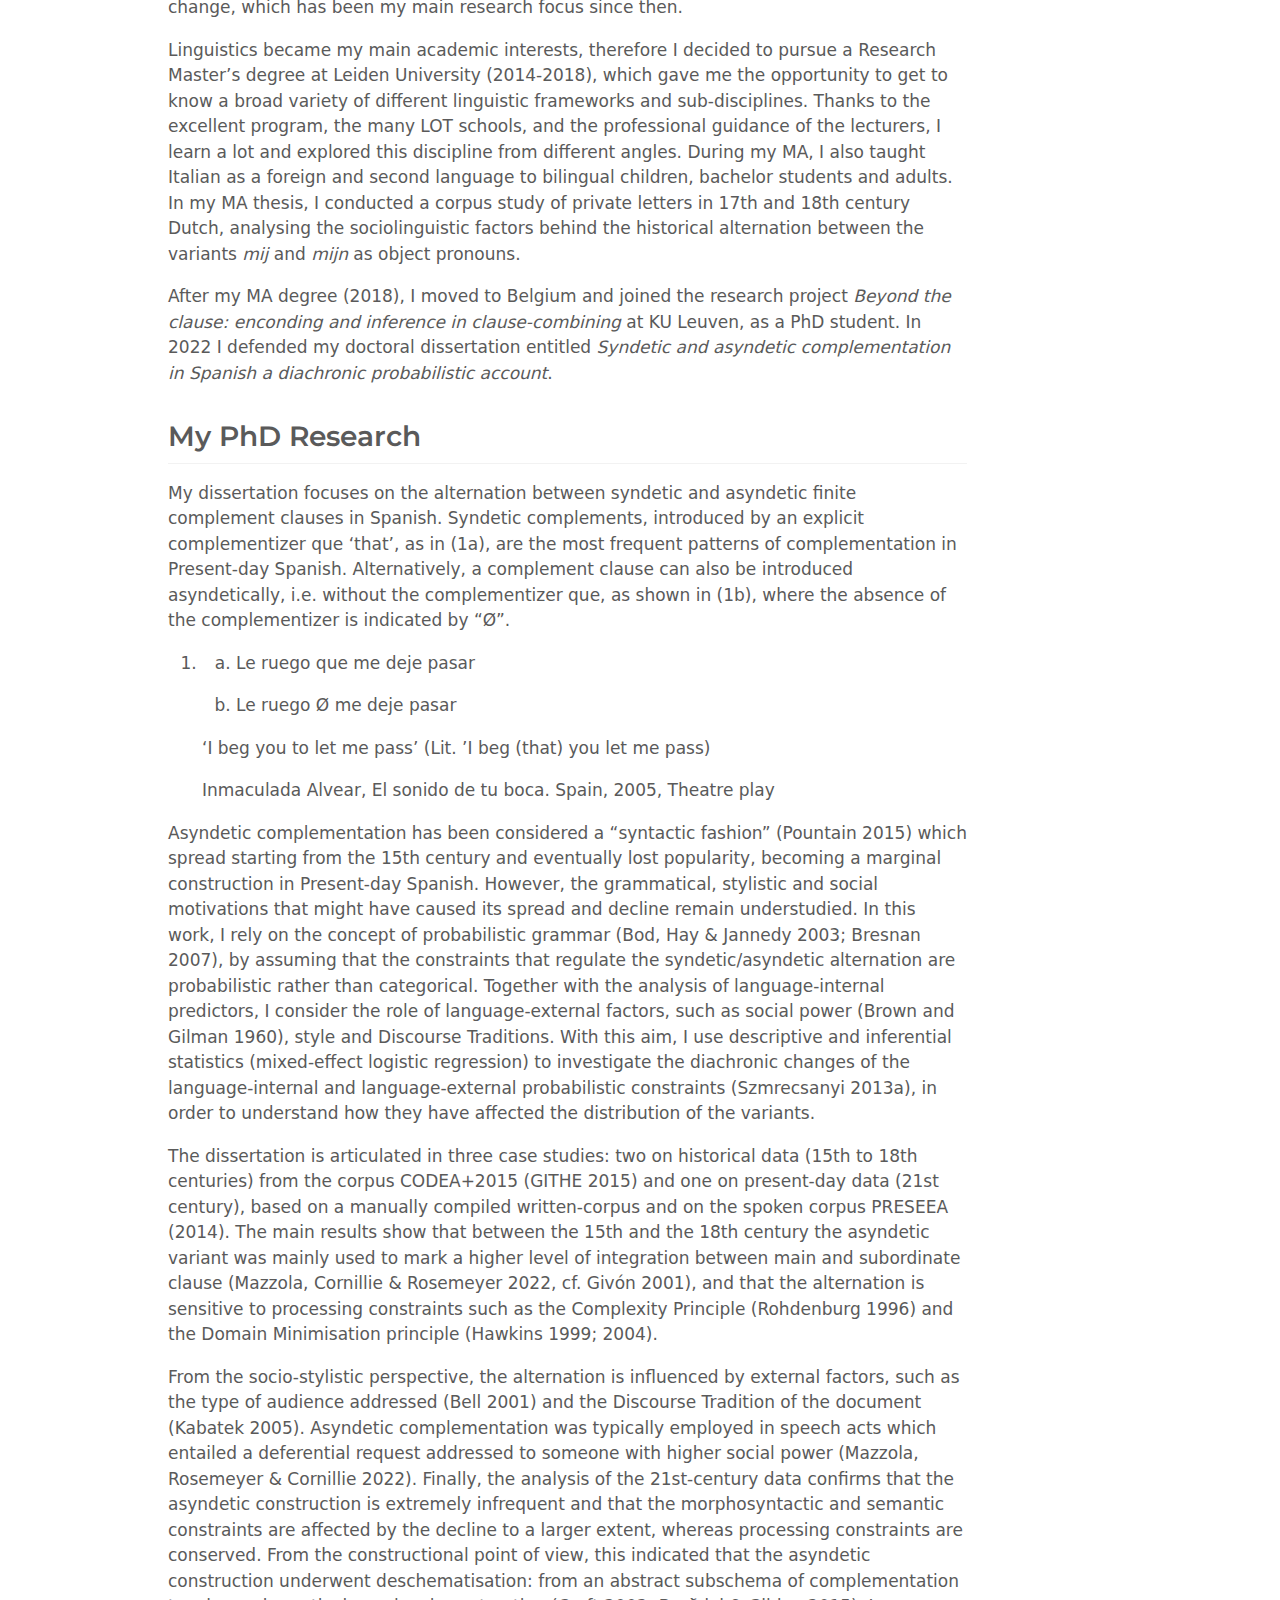
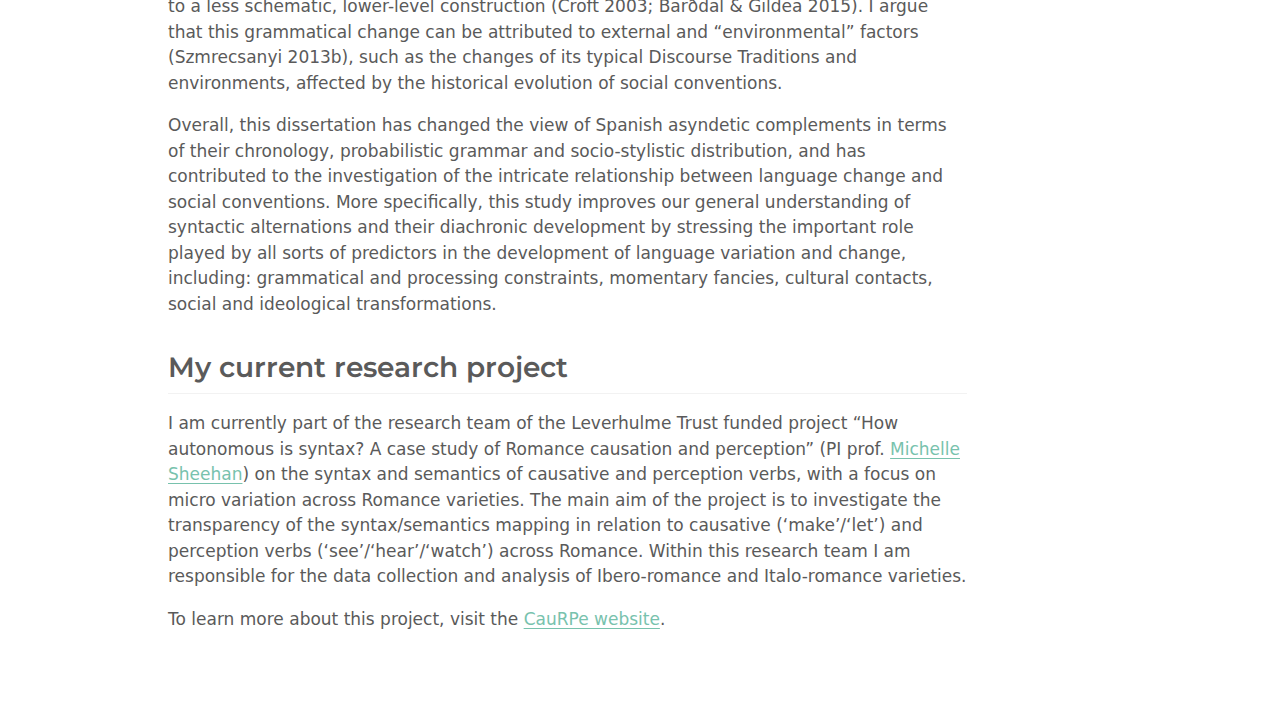
==== commit 980a1ef5: "Render last update" ====
--- a/docs/about.html
+++ b/docs/about.html
@@ -155,7 +155,8 @@
   <ul class="collapse">
   <li><a href="#indialetto" id="toc-indialetto" class="nav-link" data-scroll-target="#indialetto">Indialetto</a></li>
   <li><a href="#discovering-linguistics" id="toc-discovering-linguistics" class="nav-link" data-scroll-target="#discovering-linguistics">Discovering Linguistics</a></li>
-  <li><a href="#today" id="toc-today" class="nav-link" data-scroll-target="#today">Today</a></li>
+  <li><a href="#my-phd-research" id="toc-my-phd-research" class="nav-link" data-scroll-target="#my-phd-research">My PhD Research</a></li>
+  <li><a href="#my-current-research-project" id="toc-my-current-research-project" class="nav-link" data-scroll-target="#my-current-research-project">My current research project</a></li>
   </ul></li>
   </ul>
 </nav>
@@ -187,8 +188,24 @@
 <p>Linguistics became my main academic interests, therefore I decided to pursue a Research Master’s degree at Leiden University (2014-2018), which gave me the opportunity to get to know a broad variety of different linguistic frameworks and sub-disciplines. Thanks to the excellent program, the many LOT schools, and the professional guidance of the lecturers, I learn a lot and explored this discipline from different angles. During my MA, I also taught Italian as a foreign and second language to bilingual children, bachelor students and adults. In my MA thesis, I conducted a corpus study of private letters in 17th and 18th century Dutch, analysing the sociolinguistic factors behind the historical alternation between the variants <em>mij</em> and <em>mijn</em> as object pronouns.</p>
 <p>After my MA degree (2018), I moved to Belgium and joined the research project <em>Beyond the clause: enconding and inference in clause-combining</em> at KU Leuven, as a PhD student. In 2022 I defended my doctoral dissertation entitled <em>Syndetic and asyndetic complementation in Spanish a diachronic probabilistic account</em>.</p>
 </section>
-<section id="today" class="level2">
-<h2 class="anchored" data-anchor-id="today">Today</h2>
+<section id="my-phd-research" class="level2">
+<h2 class="anchored" data-anchor-id="my-phd-research">My PhD Research</h2>
+<p>My dissertation focuses on the alternation between syndetic and asyndetic finite complement clauses in Spanish. Syndetic complements, introduced by an explicit complementizer que ‘that’, as in (1a), are the most frequent patterns of complementation in Present‑day Spanish. Alternatively, a complement clause can also be introduced asyndetically, i.e.&nbsp;without the complementizer que, as shown in (1b), where the absence of the complementizer is indicated by “Ø”.</p>
+<ol type="1">
+<li><ol type="a">
+<li><p>Le ruego que me deje pasar</p></li>
+<li><p>Le ruego Ø me deje pasar</p></li>
+</ol>
+<p>‘I beg you to let me pass’ (Lit. ’I beg (that) you let me pass)</p>
+<p>Inmaculada Alvear, El sonido de tu boca. Spain, 2005, Theatre play</p></li>
+</ol>
+<p>Asyndetic complementation has been considered a “syntactic fashion” (Pountain 2015) which spread starting from the 15th century and eventually lost popularity, becoming a marginal construction in Present-day Spanish. However, the grammatical, stylistic and social motivations that might have caused its spread and decline remain understudied. In this work, I rely on the concept of probabilistic grammar (Bod, Hay &amp; Jannedy 2003; Bresnan 2007), by assuming that the constraints that regulate the syndetic/asyndetic alternation are probabilistic rather than categorical. Together with the analysis of language‑internal predictors, I consider the role of language-external factors, such as social power (Brown and Gilman 1960), style and Discourse Traditions. With this aim, I use descriptive and inferential statistics (mixed-effect logistic regression) to investigate the diachronic changes of the language-internal and language-external probabilistic constraints (Szmrecsanyi 2013a), in order to understand how they have affected the distribution of the variants.</p>
+<p>The dissertation is articulated in three case studies: two on historical data (15th to 18th centuries) from the corpus CODEA+2015 (GITHE 2015) and one on present-day data (21st century), based on a manually compiled written-corpus and on the spoken corpus PRESEEA (2014). The main results show that between the 15th and the 18th century the asyndetic variant was mainly used to mark a higher level of integration between main and subordinate clause (Mazzola, Cornillie &amp; Rosemeyer 2022, cf.&nbsp;Givón 2001), and that the alternation is sensitive to processing constraints such as the Complexity Principle (Rohdenburg 1996) and the Domain Minimisation principle (Hawkins 1999; 2004).</p>
+<p>From the socio-stylistic perspective, the alternation is influenced by external factors, such as the type of audience addressed (Bell 2001) and the Discourse Tradition of the document (Kabatek 2005). Asyndetic complementation was typically employed in speech acts which entailed a deferential request addressed to someone with higher social power (Mazzola, Rosemeyer &amp; Cornillie 2022). Finally, the analysis of the 21st-century data confirms that the asyndetic construction is extremely infrequent and that the morphosyntactic and semantic constraints are affected by the decline to a larger extent, whereas processing constraints are conserved. From the constructional point of view, this indicated that the asyndetic construction underwent deschematisation: from an abstract subschema of complementation to a less schematic, lower-level construction (Croft 2003; Barðdal &amp; Gildea 2015). I argue that this grammatical change can be attributed to external and “environmental” factors (Szmrecsanyi 2013b), such as the changes of its typical Discourse Traditions and environments, affected by the historical evolution of social conventions.</p>
+<p>Overall, this dissertation has changed the view of Spanish asyndetic complements in terms of their chronology, probabilistic grammar and socio-stylistic distribution, and has contributed to the investigation of the intricate relationship between language change and social conventions. More specifically, this study improves our general understanding of syntactic alternations and their diachronic development by stressing the important role played by all sorts of predictors in the development of language variation and change, including: grammatical and processing constraints, momentary fancies, cultural contacts, social and ideological transformations.</p>
+</section>
+<section id="my-current-research-project" class="level2">
+<h2 class="anchored" data-anchor-id="my-current-research-project">My current research project</h2>
 <p>I am currently part of the research team of the Leverhulme Trust funded project “How autonomous is syntax? A case study of Romance causation and perception” (PI prof. <a href="https://www.ncl.ac.uk/elll/people/profile/michellesheehan1.html">Michelle Sheehan</a>) on the syntax and semantics of causative and perception verbs, with a focus on micro variation across Romance varieties. The main aim of the project is to investigate the transparency of the syntax/semantics mapping in relation to causative (‘make’/‘let’) and perception verbs (‘see’/‘hear’/‘watch’) across Romance. Within this research team I am responsible for the data collection and analysis of Ibero-romance and Italo-romance varieties.</p>
 <p>To learn more about this project, visit the <a href="https://www.caurpe.org/home">CauRPe website</a>.</p>
 
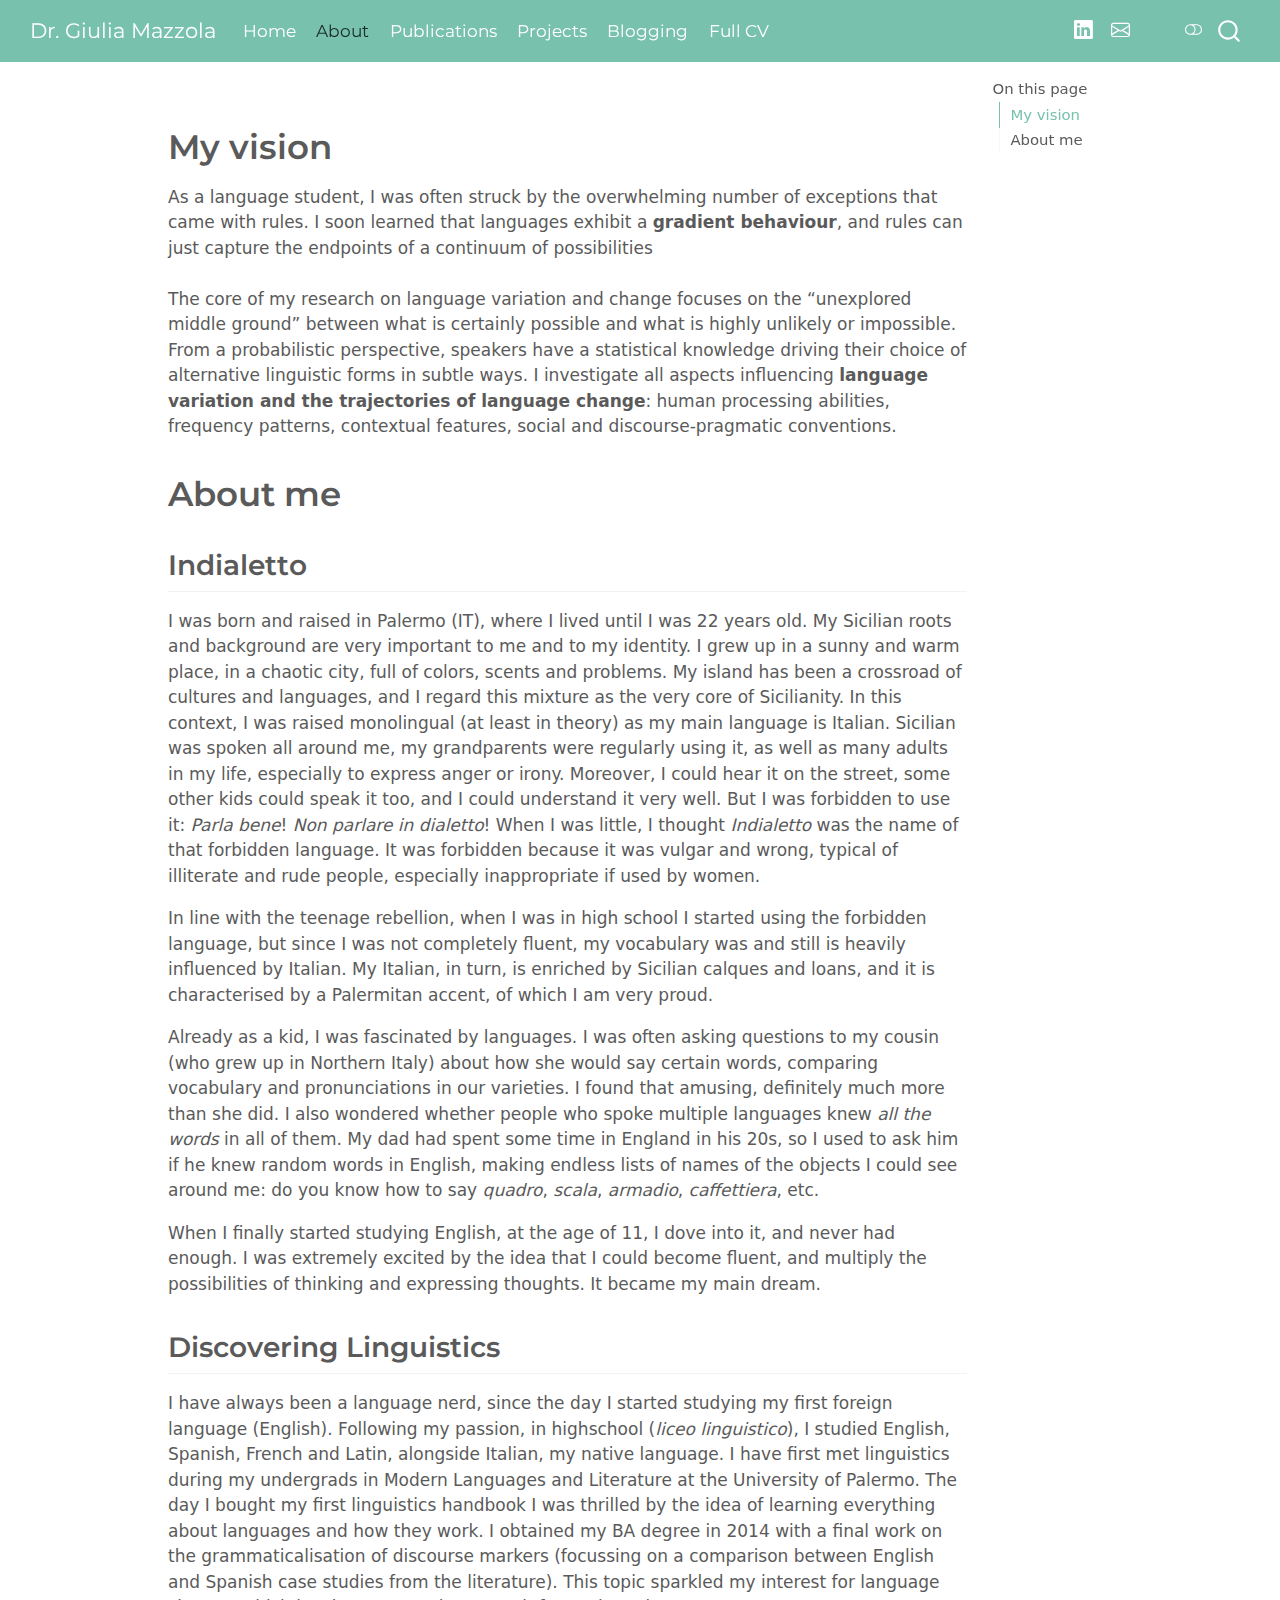
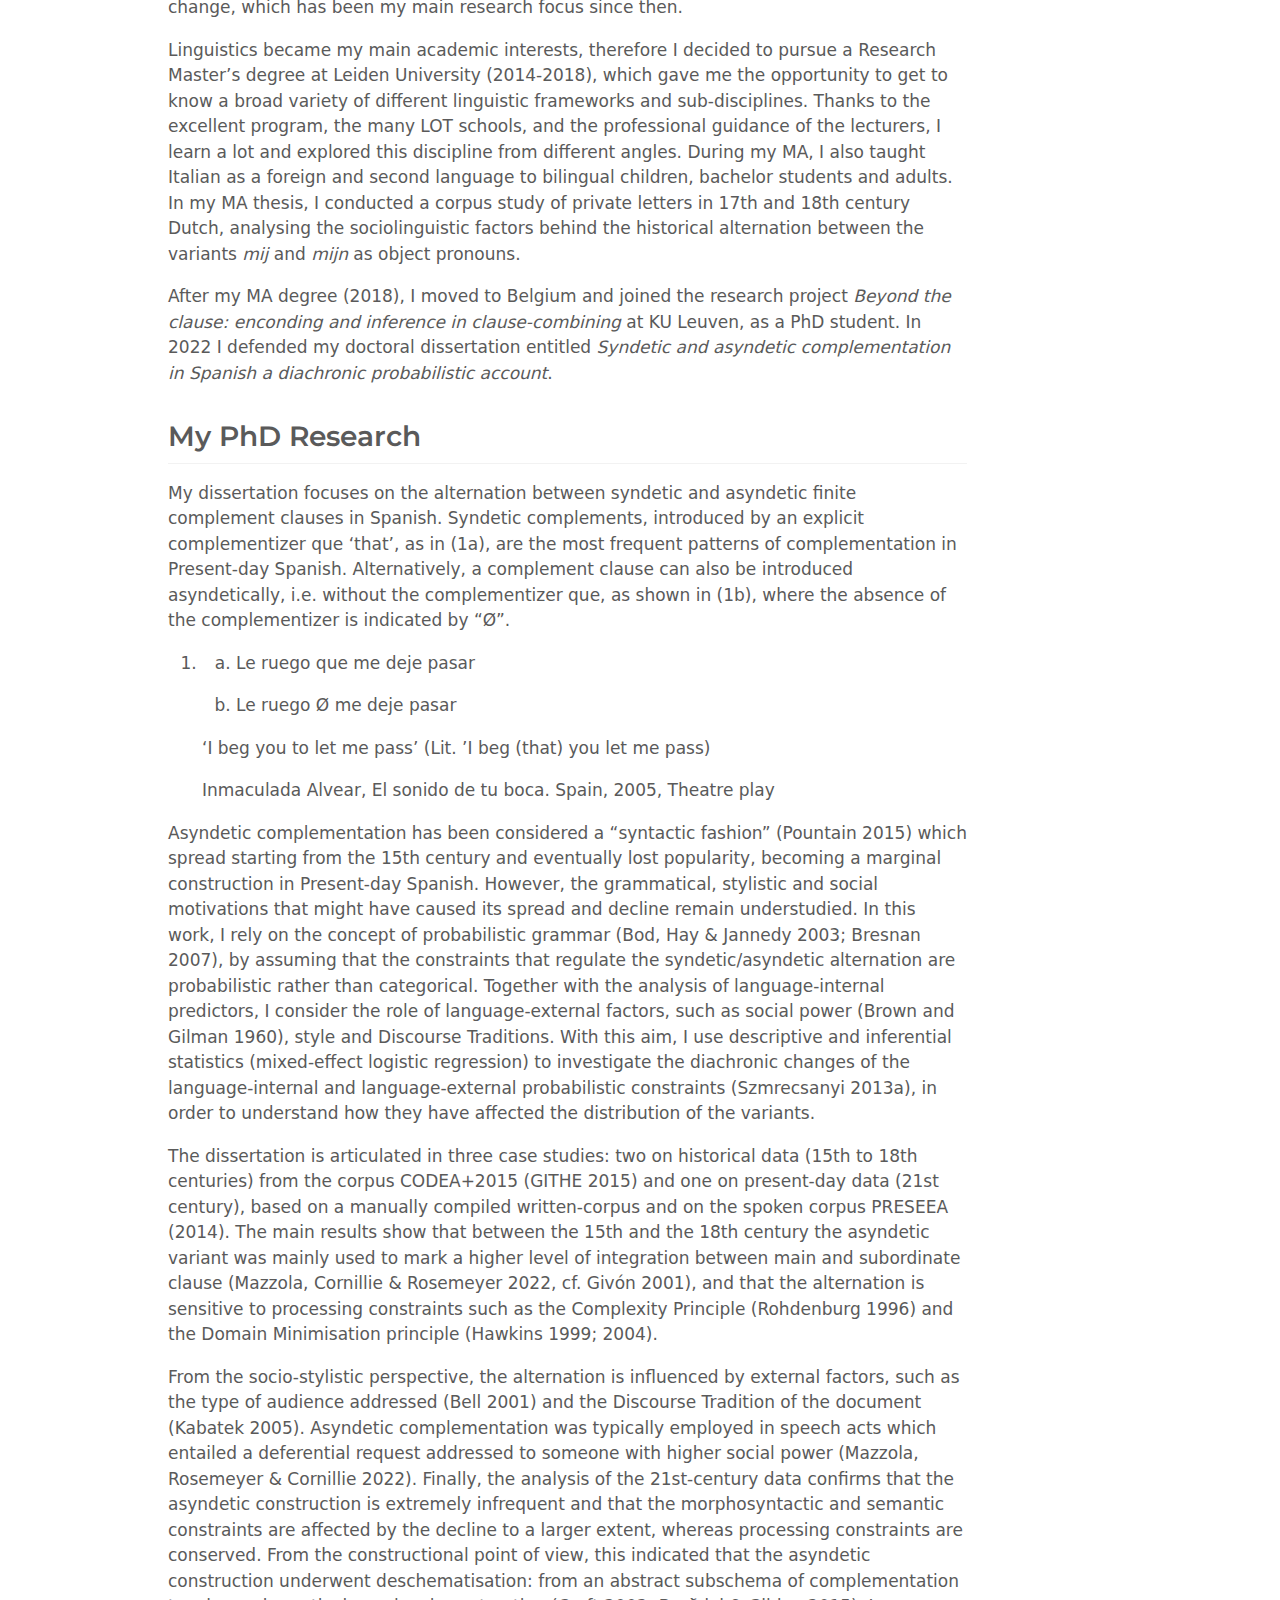
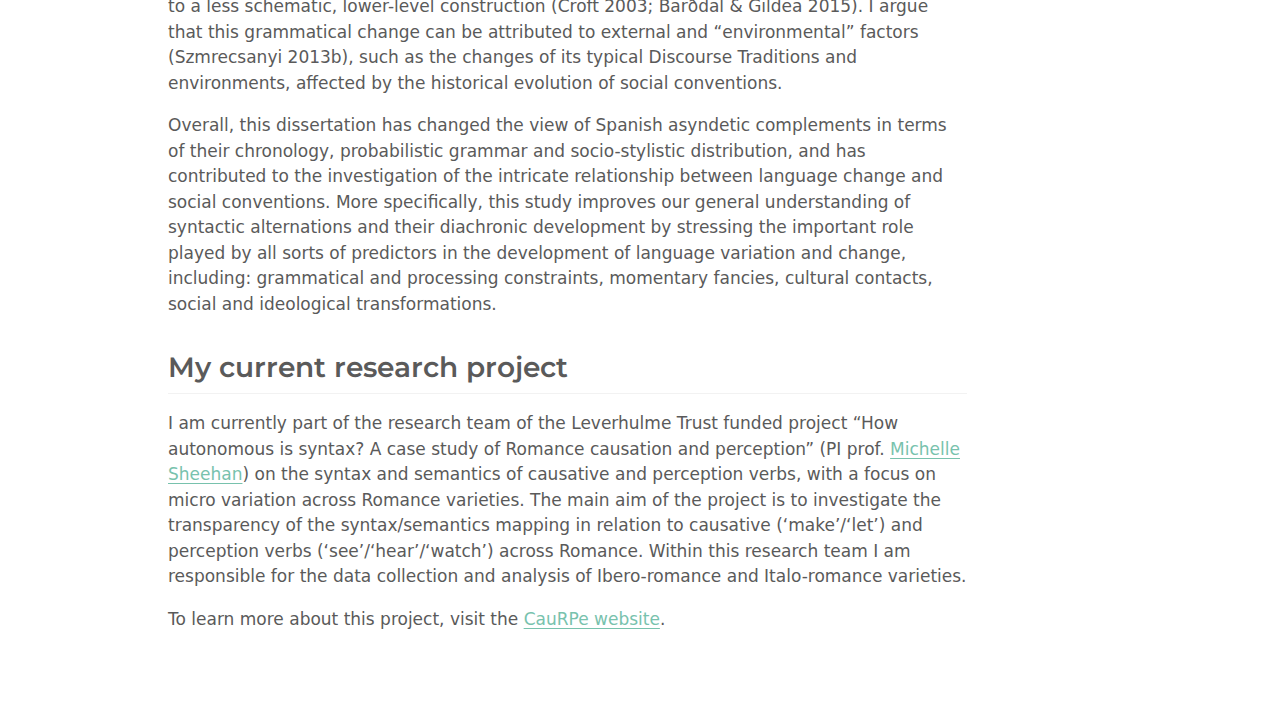
==== commit 8aa9c1f2: "New Full CV" ====
--- a/docs/about.html
+++ b/docs/about.html
@@ -35,10 +35,12 @@
 <script src="site_libs/quarto-html/tippy.umd.min.js"></script>
 <script src="site_libs/quarto-html/anchor.min.js"></script>
 <link href="site_libs/quarto-html/tippy.css" rel="stylesheet">
-<link href="site_libs/quarto-html/quarto-syntax-highlighting.css" rel="stylesheet" id="quarto-text-highlighting-styles">
+<link href="site_libs/quarto-html/quarto-syntax-highlighting.css" rel="stylesheet" class="quarto-color-scheme" id="quarto-text-highlighting-styles">
+<link href="site_libs/quarto-html/quarto-syntax-highlighting-dark.css" rel="prefetch" class="quarto-color-scheme quarto-color-alternate" id="quarto-text-highlighting-styles">
 <script src="site_libs/bootstrap/bootstrap.min.js"></script>
 <link href="site_libs/bootstrap/bootstrap-icons.css" rel="stylesheet">
-<link href="site_libs/bootstrap/bootstrap.min.css" rel="stylesheet" id="quarto-bootstrap" data-mode="light">
+<link href="site_libs/bootstrap/bootstrap.min.css" rel="stylesheet" class="quarto-color-scheme" id="quarto-bootstrap" data-mode="light">
+<link href="site_libs/bootstrap/bootstrap-dark.min.css" rel="prefetch" class="quarto-color-scheme quarto-color-alternate" id="quarto-bootstrap" data-mode="light">
 <script src="site_libs/quarto-contrib/iconify-2.1.0/iconify-icon.min.js"></script>
 <script id="quarto-search-options" type="application/json">{
   "location": "navbar",
@@ -110,6 +112,10 @@
     <a class="nav-link" href="./blogging.html"> 
 <span class="menu-text">Blogging</span></a>
   </li>  
+  <li class="nav-item">
+    <a class="nav-link" href="./CV.html"> 
+<span class="menu-text">Full CV</span></a>
+  </li>  
 </ul>
             <ul class="navbar-nav navbar-nav-scroll ms-auto">
   <li class="nav-item">
@@ -137,6 +143,7 @@
 </ul>
           </div> <!-- /navcollapse -->
           <div class="quarto-navbar-tools">
+  <a href="" class="quarto-color-scheme-toggle quarto-navigation-tool  px-1" onclick="window.quartoToggleColorScheme(); return false;" title="Toggle dark mode"><i class="bi"></i></a>
 </div>
       </div> <!-- /container-fluid -->
     </nav>
@@ -234,6 +241,150 @@
     }
   }
   toggleBodyColorPrimary();  
+  const disableStylesheet = (stylesheets) => {
+    for (let i=0; i < stylesheets.length; i++) {
+      const stylesheet = stylesheets[i];
+      stylesheet.rel = 'prefetch';
+    }
+  }
+  const enableStylesheet = (stylesheets) => {
+    for (let i=0; i < stylesheets.length; i++) {
+      const stylesheet = stylesheets[i];
+      stylesheet.rel = 'stylesheet';
+    }
+  }
+  const manageTransitions = (selector, allowTransitions) => {
+    const els = window.document.querySelectorAll(selector);
+    for (let i=0; i < els.length; i++) {
+      const el = els[i];
+      if (allowTransitions) {
+        el.classList.remove('notransition');
+      } else {
+        el.classList.add('notransition');
+      }
+    }
+  }
+  const toggleGiscusIfUsed = (isAlternate, darkModeDefault) => {
+    const baseTheme = document.querySelector('#giscus-base-theme')?.value ?? 'light';
+    const alternateTheme = document.querySelector('#giscus-alt-theme')?.value ?? 'dark';
+    let newTheme = '';
+    if(darkModeDefault) {
+      newTheme = isAlternate ? baseTheme : alternateTheme;
+    } else {
+      newTheme = isAlternate ? alternateTheme : baseTheme;
+    }
+    const changeGiscusTheme = () => {
+      // From: https://github.com/giscus/giscus/issues/336
+      const sendMessage = (message) => {
+        const iframe = document.querySelector('iframe.giscus-frame');
+        if (!iframe) return;
+        iframe.contentWindow.postMessage({ giscus: message }, 'https://giscus.app');
+      }
+      sendMessage({
+        setConfig: {
+          theme: newTheme
+        }
+      });
+    }
+    const isGiscussLoaded = window.document.querySelector('iframe.giscus-frame') !== null;
+    if (isGiscussLoaded) {
+      changeGiscusTheme();
+    }
+  }
+  const toggleColorMode = (alternate) => {
+    // Switch the stylesheets
+    const alternateStylesheets = window.document.querySelectorAll('link.quarto-color-scheme.quarto-color-alternate');
+    manageTransitions('#quarto-margin-sidebar .nav-link', false);
+    if (alternate) {
+      enableStylesheet(alternateStylesheets);
+      for (const sheetNode of alternateStylesheets) {
+        if (sheetNode.id === "quarto-bootstrap") {
+          toggleBodyColorMode(sheetNode);
+        }
+      }
+    } else {
+      disableStylesheet(alternateStylesheets);
+      toggleBodyColorPrimary();
+    }
+    manageTransitions('#quarto-margin-sidebar .nav-link', true);
+    // Switch the toggles
+    const toggles = window.document.querySelectorAll('.quarto-color-scheme-toggle');
+    for (let i=0; i < toggles.length; i++) {
+      const toggle = toggles[i];
+      if (toggle) {
+        if (alternate) {
+          toggle.classList.add("alternate");     
+        } else {
+          toggle.classList.remove("alternate");
+        }
+      }
+    }
+    // Hack to workaround the fact that safari doesn't
+    // properly recolor the scrollbar when toggling (#1455)
+    if (navigator.userAgent.indexOf('Safari') > 0 && navigator.userAgent.indexOf('Chrome') == -1) {
+      manageTransitions("body", false);
+      window.scrollTo(0, 1);
+      setTimeout(() => {
+        window.scrollTo(0, 0);
+        manageTransitions("body", true);
+      }, 40);  
+    }
+  }
+  const isFileUrl = () => { 
+    return window.location.protocol === 'file:';
+  }
+  const hasAlternateSentinel = () => {  
+    let styleSentinel = getColorSchemeSentinel();
+    if (styleSentinel !== null) {
+      return styleSentinel === "alternate";
+    } else {
+      return false;
+    }
+  }
+  const setStyleSentinel = (alternate) => {
+    const value = alternate ? "alternate" : "default";
+    if (!isFileUrl()) {
+      window.localStorage.setItem("quarto-color-scheme", value);
+    } else {
+      localAlternateSentinel = value;
+    }
+  }
+  const getColorSchemeSentinel = () => {
+    if (!isFileUrl()) {
+      const storageValue = window.localStorage.getItem("quarto-color-scheme");
+      return storageValue != null ? storageValue : localAlternateSentinel;
+    } else {
+      return localAlternateSentinel;
+    }
+  }
+  const darkModeDefault = false;
+  let localAlternateSentinel = darkModeDefault ? 'alternate' : 'default';
+  // Dark / light mode switch
+  window.quartoToggleColorScheme = () => {
+    // Read the current dark / light value 
+    let toAlternate = !hasAlternateSentinel();
+    toggleColorMode(toAlternate);
+    setStyleSentinel(toAlternate);
+    toggleGiscusIfUsed(toAlternate, darkModeDefault);
+  };
+  // Ensure there is a toggle, if there isn't float one in the top right
+  if (window.document.querySelector('.quarto-color-scheme-toggle') === null) {
+    const a = window.document.createElement('a');
+    a.classList.add('top-right');
+    a.classList.add('quarto-color-scheme-toggle');
+    a.href = "";
+    a.onclick = function() { try { window.quartoToggleColorScheme(); } catch {} return false; };
+    const i = window.document.createElement("i");
+    i.classList.add('bi');
+    a.appendChild(i);
+    window.document.body.appendChild(a);
+  }
+  // Switch to dark mode if need be
+  if (hasAlternateSentinel()) {
+    toggleColorMode(true);
+  } else {
+    toggleColorMode(false);
+  }
   const icon = "";
   const anchorJS = new window.AnchorJS();
   anchorJS.options = {
--- a/docs/site_libs/quarto-html/quarto-syntax-highlighting-dark.css
+++ b/docs/site_libs/quarto-html/quarto-syntax-highlighting-dark.css
@@ -0,0 +1,189 @@
+/* quarto syntax highlight colors */
+:root {
+  --quarto-hl-al-color: #f07178;
+  --quarto-hl-an-color: #d4d0ab;
+  --quarto-hl-at-color: #00e0e0;
+  --quarto-hl-bn-color: #d4d0ab;
+  --quarto-hl-bu-color: #abe338;
+  --quarto-hl-ch-color: #abe338;
+  --quarto-hl-co-color: #f8f8f2;
+  --quarto-hl-cv-color: #ffd700;
+  --quarto-hl-cn-color: #ffd700;
+  --quarto-hl-cf-color: #ffa07a;
+  --quarto-hl-dt-color: #ffa07a;
+  --quarto-hl-dv-color: #d4d0ab;
+  --quarto-hl-do-color: #f8f8f2;
+  --quarto-hl-er-color: #f07178;
+  --quarto-hl-ex-color: #00e0e0;
+  --quarto-hl-fl-color: #d4d0ab;
+  --quarto-hl-fu-color: #ffa07a;
+  --quarto-hl-im-color: #abe338;
+  --quarto-hl-in-color: #d4d0ab;
+  --quarto-hl-kw-color: #ffa07a;
+  --quarto-hl-op-color: #ffa07a;
+  --quarto-hl-ot-color: #00e0e0;
+  --quarto-hl-pp-color: #dcc6e0;
+  --quarto-hl-re-color: #00e0e0;
+  --quarto-hl-sc-color: #abe338;
+  --quarto-hl-ss-color: #abe338;
+  --quarto-hl-st-color: #abe338;
+  --quarto-hl-va-color: #00e0e0;
+  --quarto-hl-vs-color: #abe338;
+  --quarto-hl-wa-color: #dcc6e0;
+}
+
+/* other quarto variables */
+:root {
+  --quarto-font-monospace: SFMono-Regular, Menlo, Monaco, Consolas, "Liberation Mono", "Courier New", monospace;
+}
+
+code span.al {
+  background-color: #2a0f15;
+  font-weight: bold;
+  color: #f07178;
+}
+
+code span.an {
+  color: #d4d0ab;
+}
+
+code span.at {
+  color: #00e0e0;
+}
+
+code span.bn {
+  color: #d4d0ab;
+}
+
+code span.bu {
+  color: #abe338;
+}
+
+code span.ch {
+  color: #abe338;
+}
+
+code span.co {
+  font-style: italic;
+  color: #f8f8f2;
+}
+
+code span.cv {
+  color: #ffd700;
+}
+
+code span.cn {
+  color: #ffd700;
+}
+
+code span.cf {
+  font-weight: bold;
+  color: #ffa07a;
+}
+
+code span.dt {
+  color: #ffa07a;
+}
+
+code span.dv {
+  color: #d4d0ab;
+}
+
+code span.do {
+  color: #f8f8f2;
+}
+
+code span.er {
+  color: #f07178;
+  text-decoration: underline;
+}
+
+code span.ex {
+  font-weight: bold;
+  color: #00e0e0;
+}
+
+code span.fl {
+  color: #d4d0ab;
+}
+
+code span.fu {
+  color: #ffa07a;
+}
+
+code span.im {
+  color: #abe338;
+}
+
+code span.in {
+  color: #d4d0ab;
+}
+
+code span.kw {
+  font-weight: bold;
+  color: #ffa07a;
+}
+
+pre > code.sourceCode > span {
+  color: #f8f8f2;
+}
+
+code span {
+  color: #f8f8f2;
+}
+
+code.sourceCode > span {
+  color: #f8f8f2;
+}
+
+div.sourceCode,
+div.sourceCode pre.sourceCode {
+  color: #f8f8f2;
+}
+
+code span.op {
+  color: #ffa07a;
+}
+
+code span.ot {
+  color: #00e0e0;
+}
+
+code span.pp {
+  color: #dcc6e0;
+}
+
+code span.re {
+  background-color: #f8f8f2;
+  color: #00e0e0;
+}
+
+code span.sc {
+  color: #abe338;
+}
+
+code span.ss {
+  color: #abe338;
+}
+
+code span.st {
+  color: #abe338;
+}
+
+code span.va {
+  color: #00e0e0;
+}
+
+code span.vs {
+  color: #abe338;
+}
+
+code span.wa {
+  color: #dcc6e0;
+}
+
+.prevent-inlining {
+  content: "</";
+}
+
+/*# sourceMappingURL=935a306eefa94366c21e1a970dddb765.css.map */
